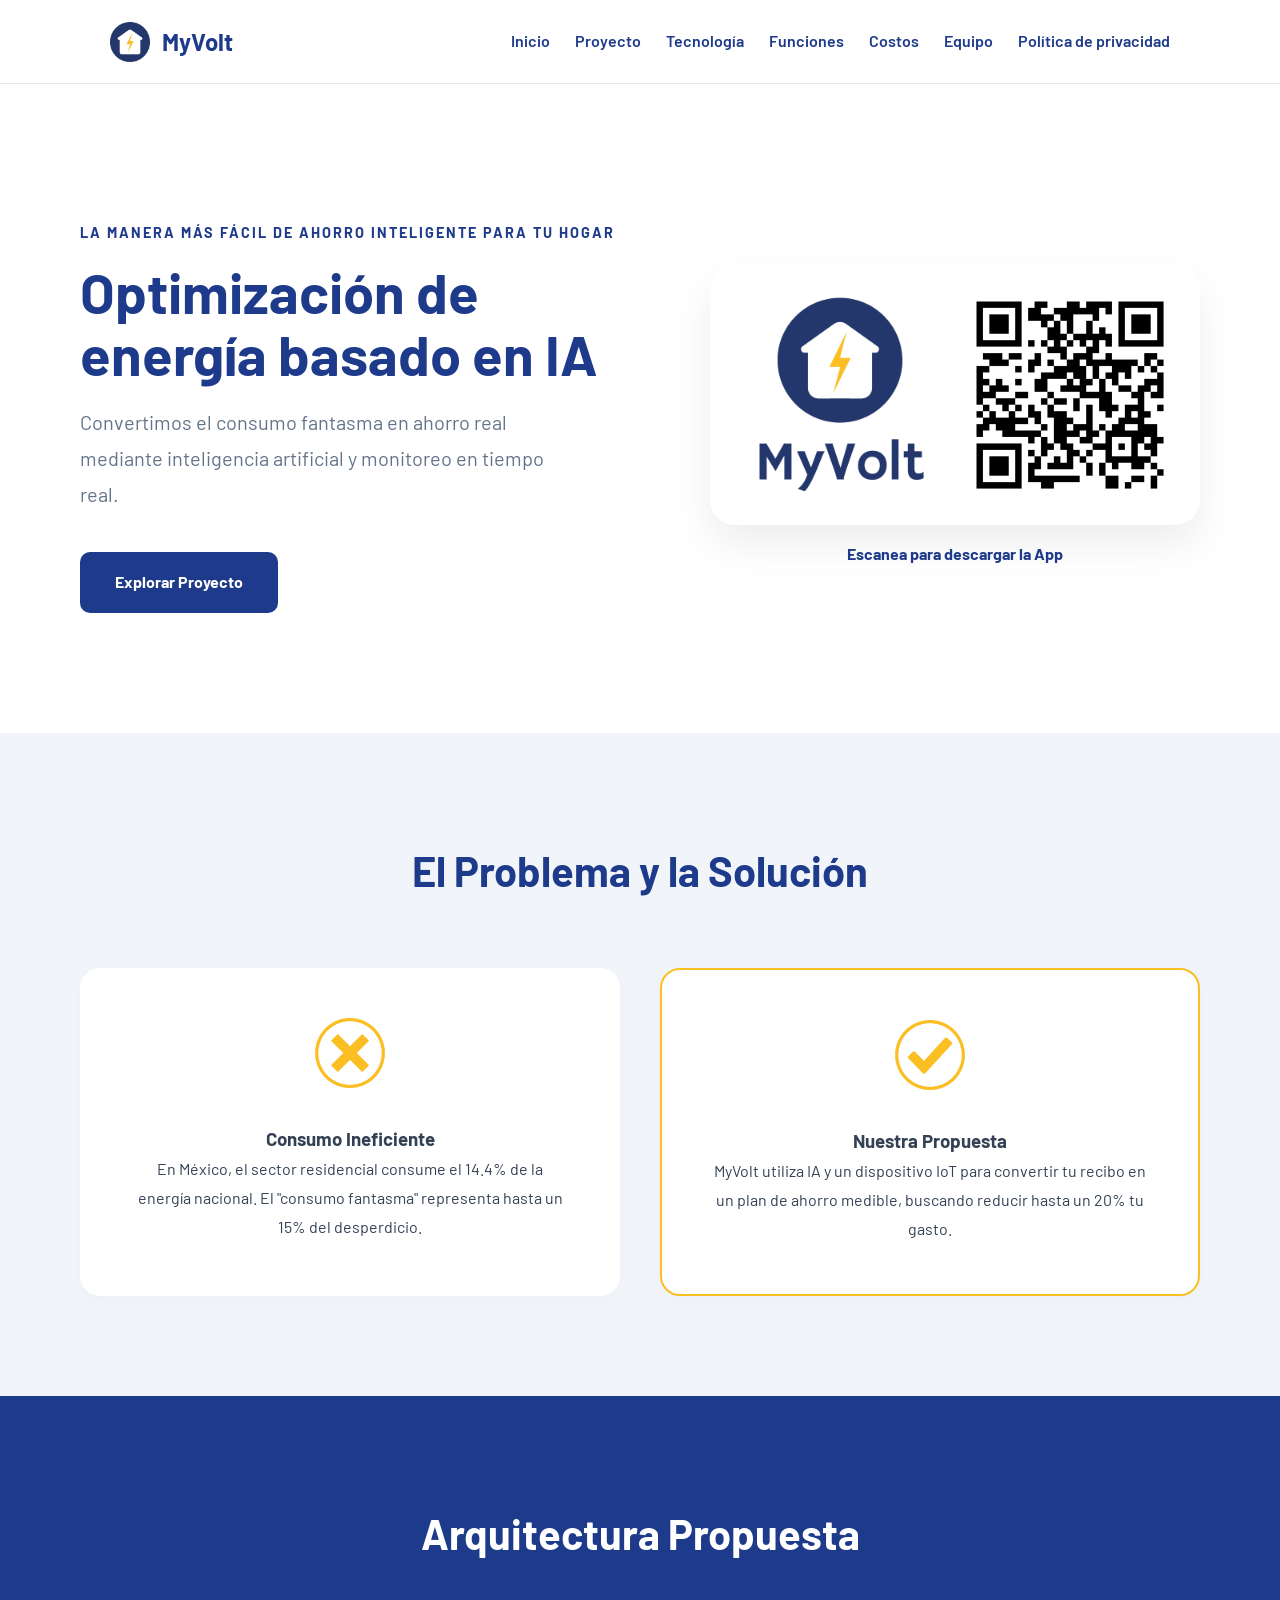
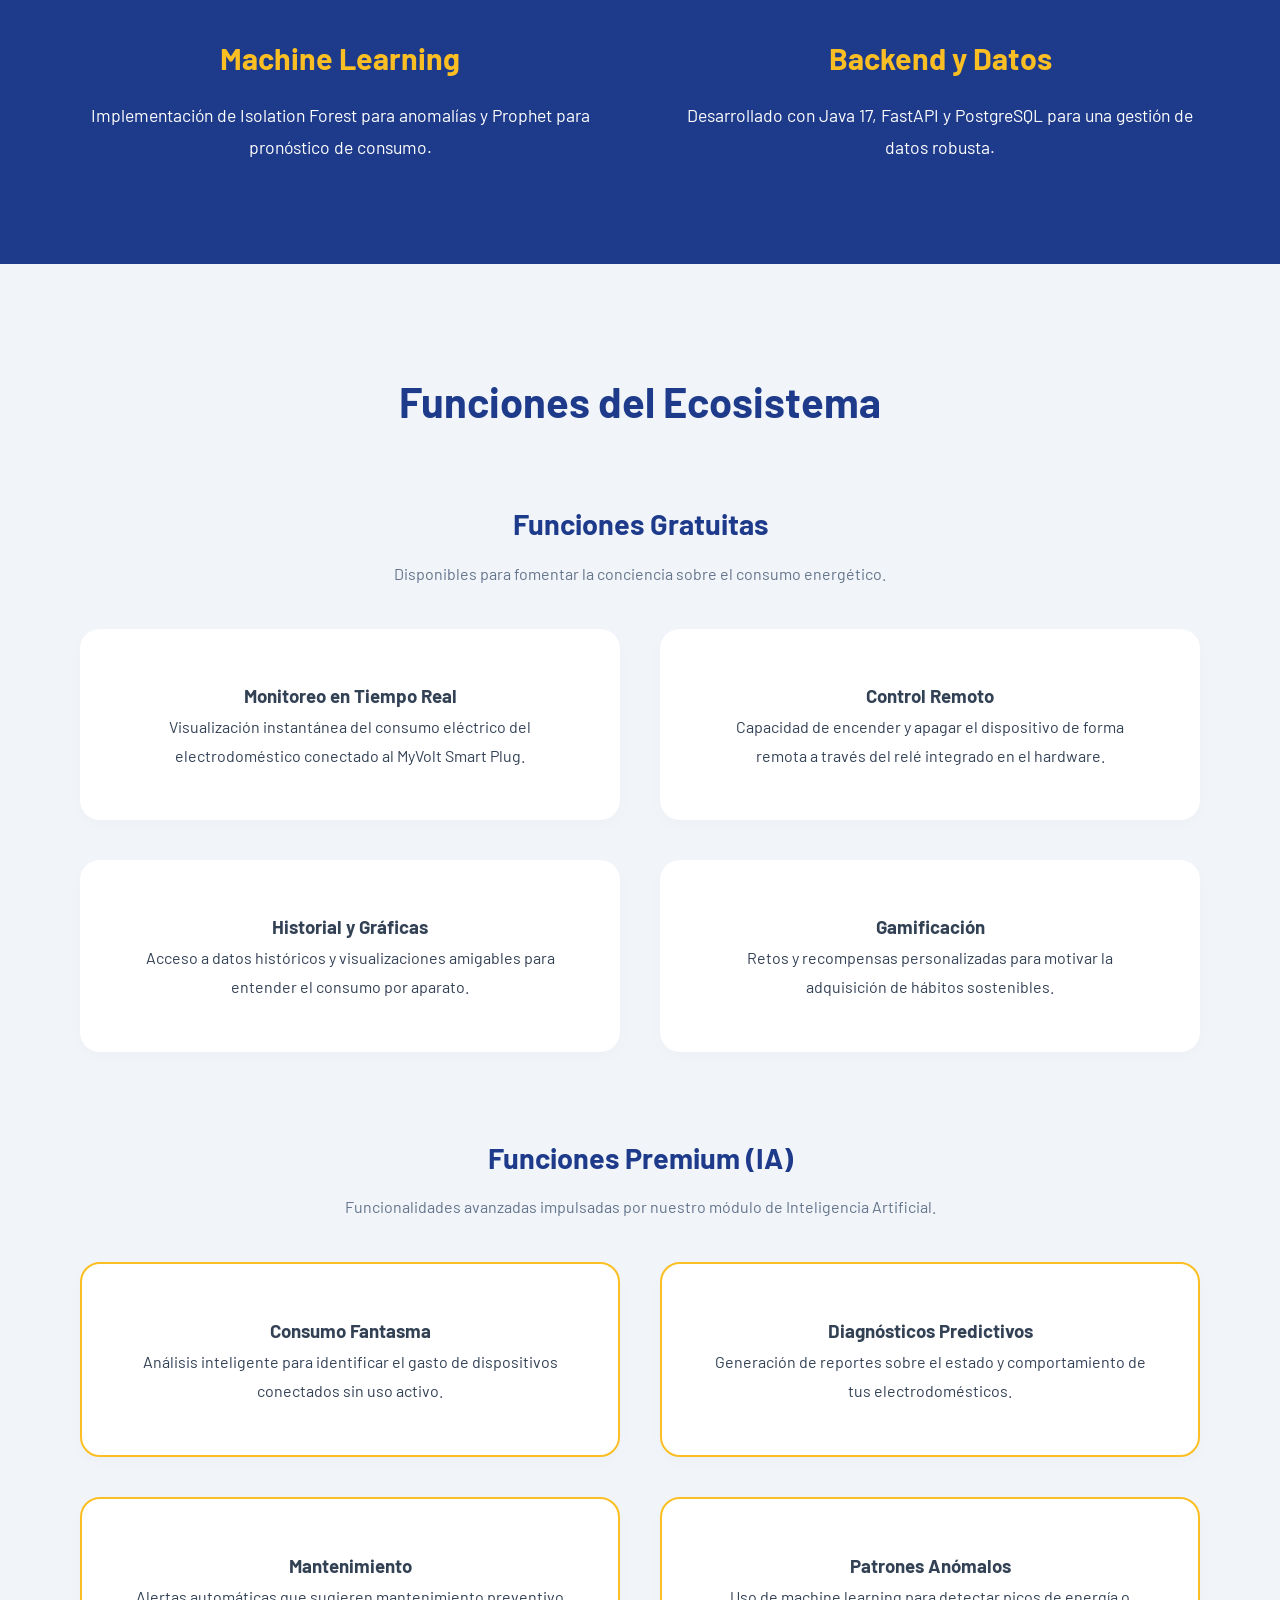
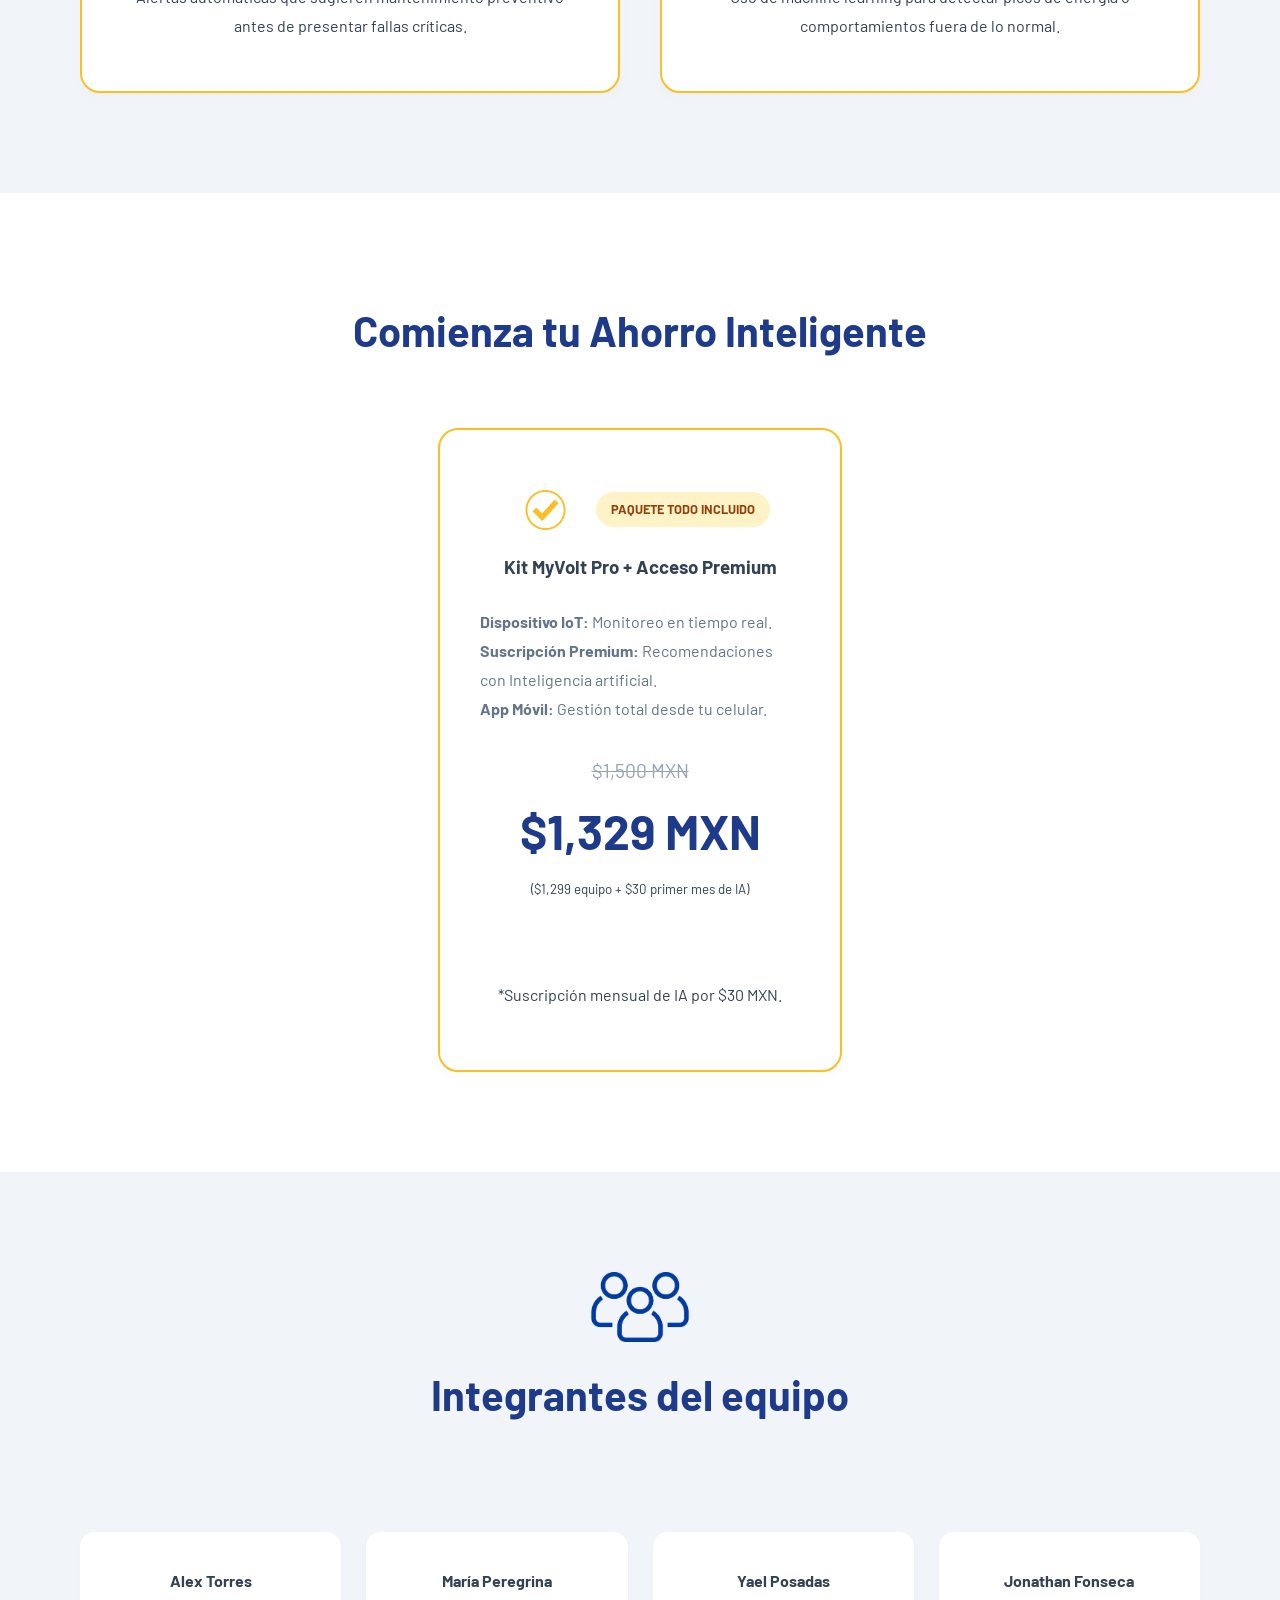
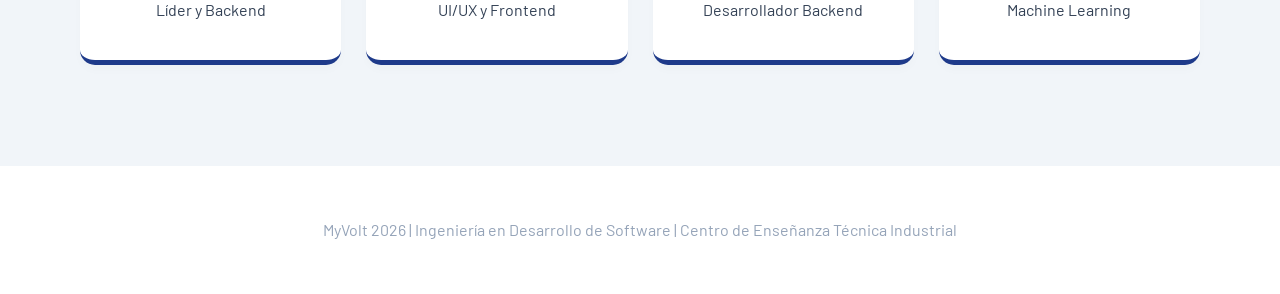
==== index.html @ d39955f9 "Conversión a Responsive" ====
<!DOCTYPE html>
<html lang="es">
<head>
    <meta charset="UTF-8">
    <meta name="viewport" content="width=device-width, initial-scale=1.0">
    <title>MyVolt - Optimización de Energía basado en IA</title>
    <link href="https://fonts.googleapis.com/css2?family=Barlow:wght@400;600;700&display=swap" rel="stylesheet">
    <link rel="stylesheet" href="style.css">
</head>
<body>

    <header>
        <nav class="nav-centered">
            <div class="logo-container">
                <img src="logo.png" alt="MyVolt" class="logo-nav">
                <span class="logo-text">MyVolt</span>
            </div>
            
            <div class="menu-toggle" id="mobile-menu">
                <span class="bar"></span>
                <span class="bar"></span>
                <span class="bar"></span>
            </div>

            <ul id="nav-list">
                <li><a href="#inicio">Inicio</a></li>
                <li><a href="#proyecto">Proyecto</a></li>
                <li><a href="#tecnologia">Tecnología</a></li>
                <li><a href="#funciones">Funciones</a></li>
                <li><a href="#pagos">Costos</a></li>
                <li><a href="#equipo">Equipo</a></li>
                <li><a href="politica-privacidad.html">Política de privacidad</a></li>
            </ul>
        </nav>
    </header>

    <section id="inicio" class="hero">
        <div class="container hero-split">
            <div class="hero-text-side">
                <p class="tagline">La manera más fácil de ahorro inteligente para tu hogar</p>
                <h1>Optimización de energía basado en IA</h1>
                <p class="hero-desc">Convertimos el consumo fantasma en ahorro real mediante inteligencia artificial y monitoreo en tiempo real.</p>
                <a href="#proyecto" class="btn">Explorar Proyecto</a>
            </div>
            <div class="hero-visual-side">
                <div class="visual-wrapper">
                    <img src="logo-completo.png" alt="MyVolt Logo" class="img-big">
                    <img src="qr-code.png" alt="QR MyVolt" class="img-big">
                </div>
                <p class="qr-hint">Escanea para descargar la App</p>
            </div>
        </div>
    </section>

    <section id="proyecto" class="section-spaced bg-grey">
        <div class="container">
            <h2 class="section-title">El Problema y la Solución</h2>
            <div class="grid">
                <div class="card">
                    <img src="icono-equis.png" alt="Problema" class="card-icon">
                    <h3>Consumo Ineficiente</h3>
                    <p>En México, el sector residencial consume el 14.4% de la energía nacional. El "consumo fantasma" representa hasta un 15% del desperdicio.</p>
                </div>
                <div class="card highlight">
                    <img src="icono-check.png" alt="Solución" class="card-icon">
                    <h3>Nuestra Propuesta</h3>
                    <p>MyVolt utiliza IA y un dispositivo IoT para convertir tu recibo en un plan de ahorro medible, buscando reducir hasta un 20% tu gasto.</p>
                </div>
            </div>
        </div>
    </section>

    <section id="tecnologia" class="bg-blue section-spaced">
        <div class="container text-center">
            <h2 class="section-title text-white">Arquitectura Propuesta</h2>
            <div class="tech-grid-main">
                <div class="tech-item">
                    <h3>Machine Learning</h3>
                    <p class="text-white">Implementación de Isolation Forest para anomalías y Prophet para pronóstico de consumo.</p>
                </div>
                <div class="tech-item">
                    <h3>Backend y Datos</h3>
                    <p class="text-white">Desarrollado con Java 17, FastAPI y PostgreSQL para una gestión de datos robusta.</p>
                </div>
            </div>
        </div>
    </section>

    <section id="funciones" class="section-spaced bg-grey">
        <div class="container">
            <h2 class="section-title">Funciones del Ecosistema</h2>
            
            <div style="text-align: center; margin-bottom: 40px;">
                <h3 style="color: var(--azul-oscuro); font-size: 1.8rem; margin-bottom: 10px;">Funciones Gratuitas</h3>
                <p style="color: #64748b;">Disponibles para fomentar la conciencia sobre el consumo energético.</p>
            </div>

            <div class="grid" style="margin-bottom: 80px;">
                <div class="card">
                    <h3>Monitoreo en Tiempo Real</h3>
                    <p>Visualización instantánea del consumo eléctrico del electrodoméstico conectado al MyVolt Smart Plug.</p>
                </div>
                <div class="card">
                    <h3>Control Remoto</h3>
                    <p>Capacidad de encender y apagar el dispositivo de forma remota a través del relé integrado en el hardware.</p>
                </div>
                <div class="card">
                    <h3>Historial y Gráficas</h3>
                    <p>Acceso a datos históricos y visualizaciones amigables para entender el consumo por aparato.</p>
                </div>
                <div class="card">
                    <h3>Gamificación</h3>
                    <p>Retos y recompensas personalizadas para motivar la adquisición de hábitos sostenibles.</p>
                </div>
            </div>

            <div style="text-align: center; margin-bottom: 40px;">
                <h3 style="color: var(--azul-oscuro); font-size: 1.8rem; margin-bottom: 10px;">Funciones Premium (IA)</h3>
                <p style="color: #64748b;">Funcionalidades avanzadas impulsadas por nuestro módulo de Inteligencia Artificial.</p>
            </div>

            <div class="grid">
                <div class="card highlight">
                    <h3>Consumo Fantasma</h3>
                    <p>Análisis inteligente para identificar el gasto de dispositivos conectados sin uso activo.</p>
                </div>
                <div class="card highlight">
                    <h3>Diagnósticos Predictivos</h3>
                    <p>Generación de reportes sobre el estado y comportamiento de tus electrodomésticos.</p>
                </div>
                <div class="card highlight">
                    <h3>Mantenimiento</h3>
                    <p>Alertas automáticas que sugieren mantenimiento preventivo antes de presentar fallas críticas.</p>
                </div>
                <div class="card highlight">
                    <h3>Patrones Anómalos</h3>
                    <p>Uso de machine learning para detectar picos de energía o comportamientos fuera de lo normal.</p>
                </div>
            </div>
        </div>
    </section>

    <section id="pagos" class="section-spaced">
        <div class="container flex-center">
            <h2 class="section-title">Comienza tu Ahorro Inteligente</h2>
            <div class="card highlight bundle-card">
                <div class="bundle-header">
                    <img src="icono-check.png" alt="Check" class="card-icon-small">
                    <p class="tagline-yellow">Paquete Todo Incluido</p>
                </div>
                <h3>Kit MyVolt Pro + Acceso Premium</h3>
                
                <div class="bundle-list">
                    <p><strong>Dispositivo IoT:</strong> Monitoreo en tiempo real.</p>
                    <p><strong>Suscripción Premium:</strong> Recomendaciones con Inteligencia artificial.</p>
                    <p><strong>App Móvil:</strong> Gestión total desde tu celular.</p>
                </div>

                <div class="price-box">
                    <span class="old-price">$1,500 MXN</span>
                    <p class="new-price">$1,329 MXN</p>
                    <small>($1,299 equipo + $30 primer mes de IA)</small>
                </div>
                
                <div id="wallet_container"></div>
                <p class="disclaimer">*Suscripción mensual de IA por $30 MXN.</p>
            </div>
        </div>
    </section>

    <section id="equipo" class="section-spaced bg-grey">
        <div class="container team-container">
            <div class="team-header">
                <img src="icono-equipo.png" alt="Equipo" class="team-main-icon">
                <h2 class="section-title">Integrantes del equipo</h2>
            </div>
            <div class="team-grid">
                <div class="member"><strong>Alex Torres</strong><br>Líder y Backend</div>
                <div class="member"><strong>María Peregrina</strong><br>UI/UX y Frontend</div>
                <div class="member"><strong>Yael Posadas</strong><br>Desarrollador Backend</div>
                <div class="member"><strong>Jonathan Fonseca</strong><br>Machine Learning</div>
            </div>
        </div>
    </section>

    <footer>
        <p>MyVolt 2026 | Ingeniería en Desarrollo de Software | Centro de Enseñanza Técnica Industrial</p>
    </footer>

    <script>
        /* seleccionamos el boton y la lista del menu */
        const mobileMenu = document.getElementById('mobile-menu');
        const navList = document.getElementById('nav-list');
        /* seleccionamos todos los enlaces dentro del menu */
        const navLinks = navList.querySelectorAll('a');

        /* abrir o cerrar al tocar el boton */
        mobileMenu.addEventListener('click', () => {
            navList.classList.toggle('active');
        });

        /* cerrar el menu automaticamente al tocar un enlace */
        navLinks.forEach(link => {
            link.addEventListener('click', () => {
                navList.classList.remove('active');
            });
        });
    </script>
</body>
</html>
---- style.css ----
:root {
    --azul-oscuro: #1E3A8A;
    --amarillo: #FBBF24;
    --blanco: #FFFFFF;
    --gris-frio: #F1F5F9;
    --espaciado: 100px;
}

* { margin: 0; padding: 0; box-sizing: border-box; font-family: 'Barlow', sans-serif; }
body { background-color: var(--blanco); color: #334155; line-height: 1.8; scroll-behavior: smooth; }
.container { max-width: 1200px; margin: 0 auto; padding: 0 40px; }
.section-spaced { padding: var(--espaciado) 0; }
.bg-grey { background-color: var(--gris-frio); }
.bg-blue { background: var(--azul-oscuro); }
.flex-center { display: flex; flex-direction: column; align-items: center; text-align: center; }

/* navegacion */
header { background: var(--blanco); border-bottom: 1px solid #e2e8f0; padding: 20px 0; position: fixed; width: 100%; top: 0; z-index: 1000; }
.nav-centered { display: flex; justify-content: space-between; align-items: center; max-width: 1100px; margin: 0 auto; padding: 0 20px; }
.logo-container { display: flex; align-items: center; gap: 12px; }
.logo-nav { height: 40px; }
.logo-text { font-weight: 700; font-size: 1.5rem; color: var(--azul-oscuro); }
nav ul { display: flex; list-style: none; gap: 25px; }
nav ul li a { text-decoration: none; color: var(--azul-oscuro); font-weight: 600; transition: color 0.3s; }
nav ul li a:hover { color: var(--amarillo); }

/* hero split logo y qr grandes a la derecha */
.hero { padding: 220px 0 120px; }
.hero-split { display: flex; align-items: center; justify-content: space-between; gap: 50px; }
.hero-text-side { flex: 1; text-align: left; }
.hero-visual-side { flex: 0 0 auto; display: flex; flex-direction: column; align-items: center; }
.visual-wrapper { display: flex; gap: 30px; align-items: center; background: white; padding: 30px; border-radius: 25px; box-shadow: 0 20px 40px rgba(0,0,0,0.07); }
.img-big { height: 200px; width: auto; display: block; }
.qr-hint { margin-top: 15px; font-weight: 700; color: var(--azul-oscuro); font-size: 1rem; }

.tagline { color: var(--azul-oscuro); font-weight: 700; text-transform: uppercase; letter-spacing: 2px; font-size: 0.9rem; margin-bottom: 15px; }
.hero h1 { font-size: 3.5rem; color: var(--azul-oscuro); margin-bottom: 20px; line-height: 1.1; }
.hero-desc { font-size: 1.25rem; color: #64748b; margin-bottom: 40px; max-width: 500px; }

.btn { background: var(--azul-oscuro); color: white; padding: 16px 35px; border-radius: 10px; text-decoration: none; font-weight: 700; transition: all 0.3s; display: inline-block; }
.btn:hover { transform: translateY(-3px); box-shadow: 0 10px 20px rgba(30, 58, 138, 0.2); }

/* grids y cards */
.section-title { text-align: center; margin-bottom: 60px; font-size: 2.6rem; color: var(--azul-oscuro); }
.text-white { color: white !important; }
.grid { display: grid; grid-template-columns: repeat(auto-fit, minmax(350px, 1fr)); gap: 40px; }
.card { background: var(--blanco); padding: 50px; border-radius: 20px; text-align: center; box-shadow: 0 5px 15px rgba(0,0,0,0.02); }
.card-icon { height: 70px; margin-bottom: 25px; }
.highlight { border: 2px solid var(--amarillo); }

/* arquitectura correccion de colores */
.tech-grid-main { display: grid; grid-template-columns: 1fr 1fr; gap: 80px; text-align: center; }
.tech-item h3 { color: var(--amarillo); font-size: 1.9rem; margin-bottom: 15px; }
.tech-item p { font-size: 1.1rem; opacity: 1; } 

/* pagos */
.bundle-card { max-width: 550px; padding: 60px 40px; }
.bundle-header { display: flex; align-items: center; justify-content: center; gap: 15px; margin-bottom: 20px; }
.card-icon-small { height: 40px; }
.tagline-yellow { background: #FEF3C7; color: #92400E; padding: 6px 15px; border-radius: 50px; font-size: 0.8rem; font-weight: 700; text-transform: uppercase; }
.bundle-list { text-align: left; max-width: 320px; margin: 25px auto; color: #64748b; }
.price-box { margin: 30px 0; }
.old-price { text-decoration: line-through; color: #94a3b8; font-size: 1.2rem; }
.new-price { font-size: 3rem; font-weight: 700; color: var(--azul-oscuro); }
#wallet_container { margin-top: 20px; display: flex; justify-content: center; min-height: 48px; }

/* integrantes */
.team-container { text-align: center; }
.team-header { display: flex; flex-direction: column; align-items: center; gap: 15px; margin-bottom: 40px; }
.team-main-icon { height: 70px; }
.team-grid { display: grid; grid-template-columns: repeat(auto-fit, minmax(220px, 1fr)); gap: 25px; }
.member { background: var(--blanco); padding: 35px 20px; border-radius: 15px; border-bottom: 5px solid var(--azul-oscuro); box-shadow: 0 5px 10px rgba(0,0,0,0.02); }

footer { text-align: center; padding: 50px; color: #94a3b8; border-top: 1px solid #f1f5f9; }

/* estilos del boton hamburguesa oculto en computadoras */
.menu-toggle {
    display: none;
    flex-direction: column;
    cursor: pointer;
    gap: 5px;
}

.bar {
    width: 25px;
    height: 3px;
    background-color: var(--azul-oscuro);
    border-radius: 3px;
    transition: all 0.3s ease;
}

/* ajustes para pantallas medianas o tablets */
@media (max-width: 992px) {
    .hero-split { 
        flex-direction: column; 
        text-align: center; 
    }
    .hero-desc {
        margin: 0 auto 40px auto;
    }
    .hero-visual-side {
        margin-top: 40px;
    }
    .visual-wrapper { 
        flex-direction: column; 
        gap: 20px; 
    }
    .hero h1 { 
        font-size: 2.8rem; 
    }
    .grid, .tech-grid-main, .team-grid { 
        grid-template-columns: 1fr; 
    }
}

/* ajustes para celulares y pantallas pequenas */
@media (max-width: 768px) {
    :root {
        --espaciado: 60px;
    }
    
    .container {
        padding: 0 20px;
    }

    /* navegacion movil */
    header {
        height: 80px; 
        display: flex;
        align-items: center;
    }

    .nav-centered {
        flex-direction: row; 
        justify-content: space-between;
        width: 100%;
    }
    
    .menu-toggle {
        display: flex; 
        z-index: 1100; 
        position: relative;
    }
    
    nav ul {
        display: none; 
        flex-direction: column;
        width: 100%;
        text-align: center;
        background-color: var(--blanco);
        position: fixed; 
        top: 80px; 
        left: 0;
        height: calc(100vh - 80px);
        padding-top: 40px;
        z-index: 1000;
        box-shadow: 0 10px 15px rgba(0,0,0,0.05);
        gap: 30px;
    }
    
    nav ul.active {
        display: flex; 
    }
    
    /* resto de ajustes moviles */
    .hero {
        padding: 160px 0 60px;
    }
    
    .hero h1 {
        font-size: 2.2rem;
    }
    
    .img-big {
        height: 140px;
    }
    
    .section-title {
        font-size: 2rem;
        margin-bottom: 40px;
    }
    
    .card {
        padding: 30px;
    }
    
    .bundle-card {
        padding: 40px 20px;
    }
    
    .new-price {
        font-size: 2.4rem;
    }
    
    .team-grid {
        grid-template-columns: 1fr;
    }
}
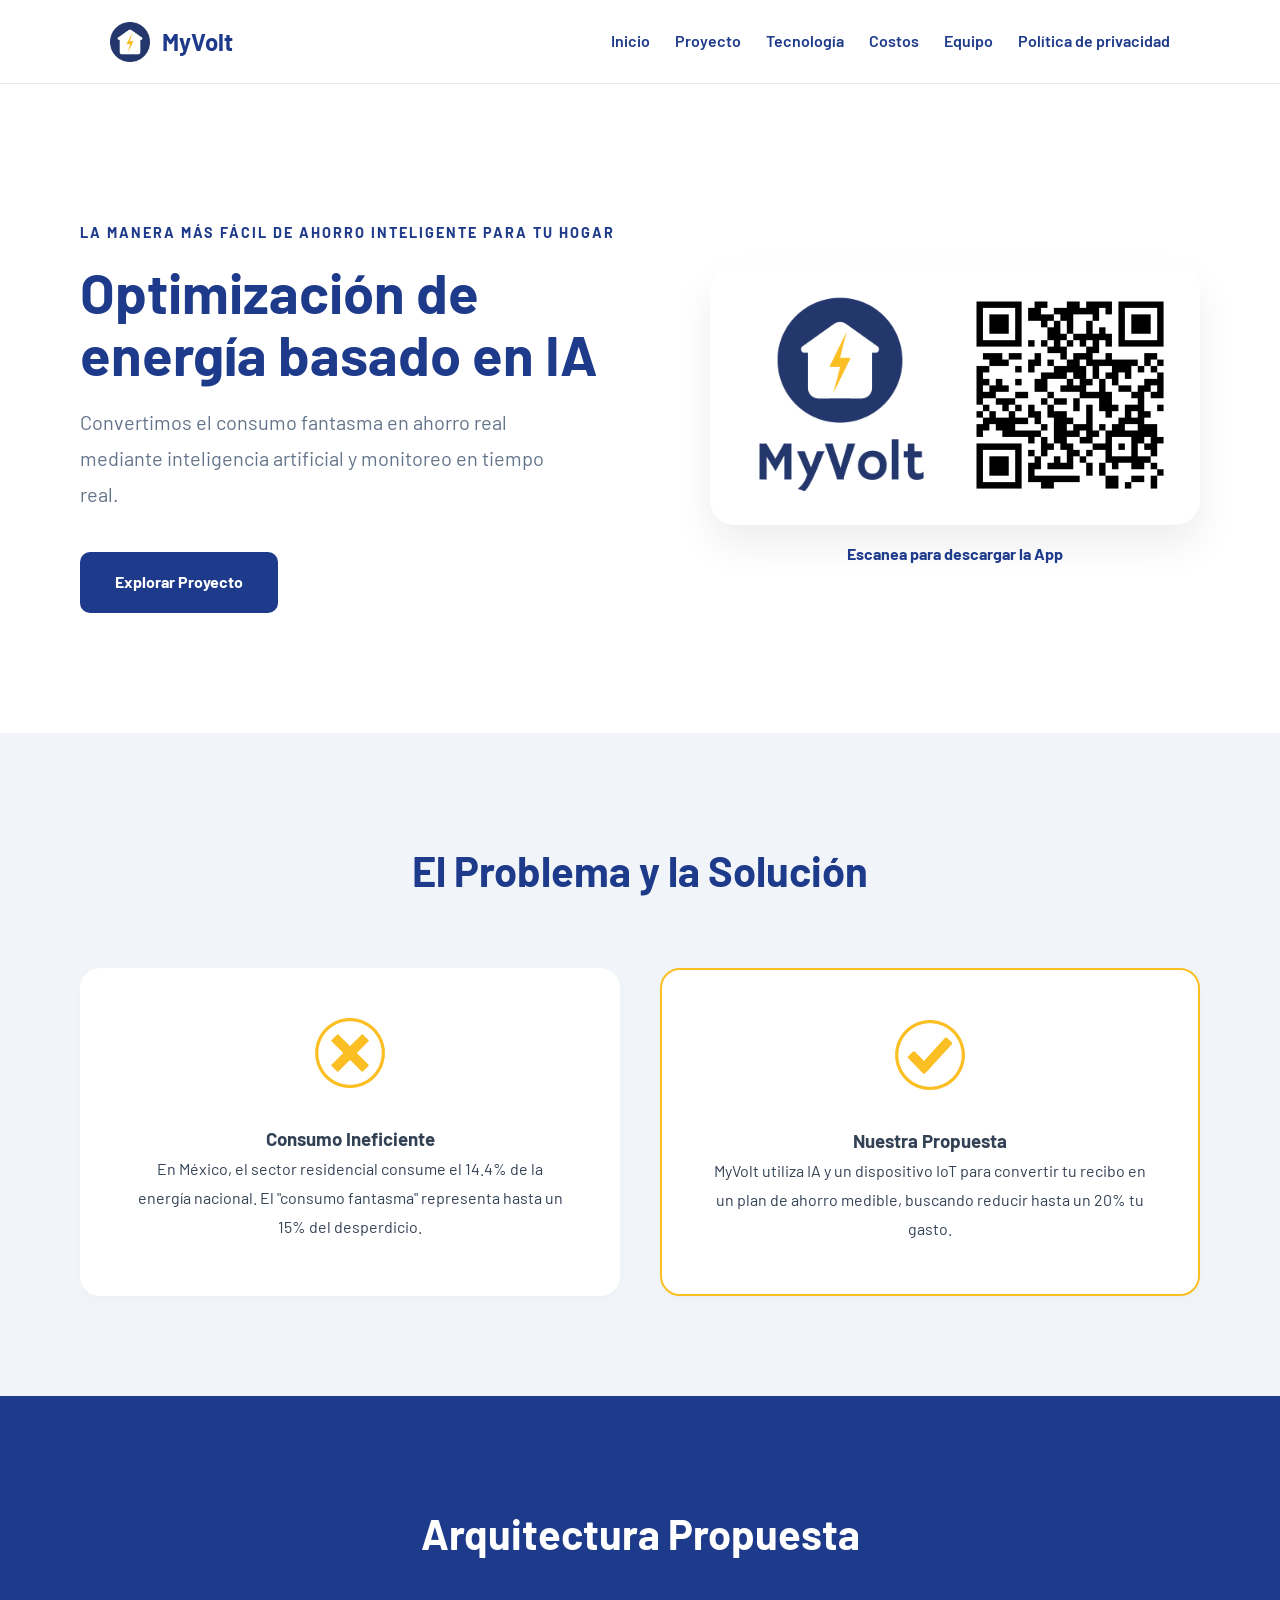
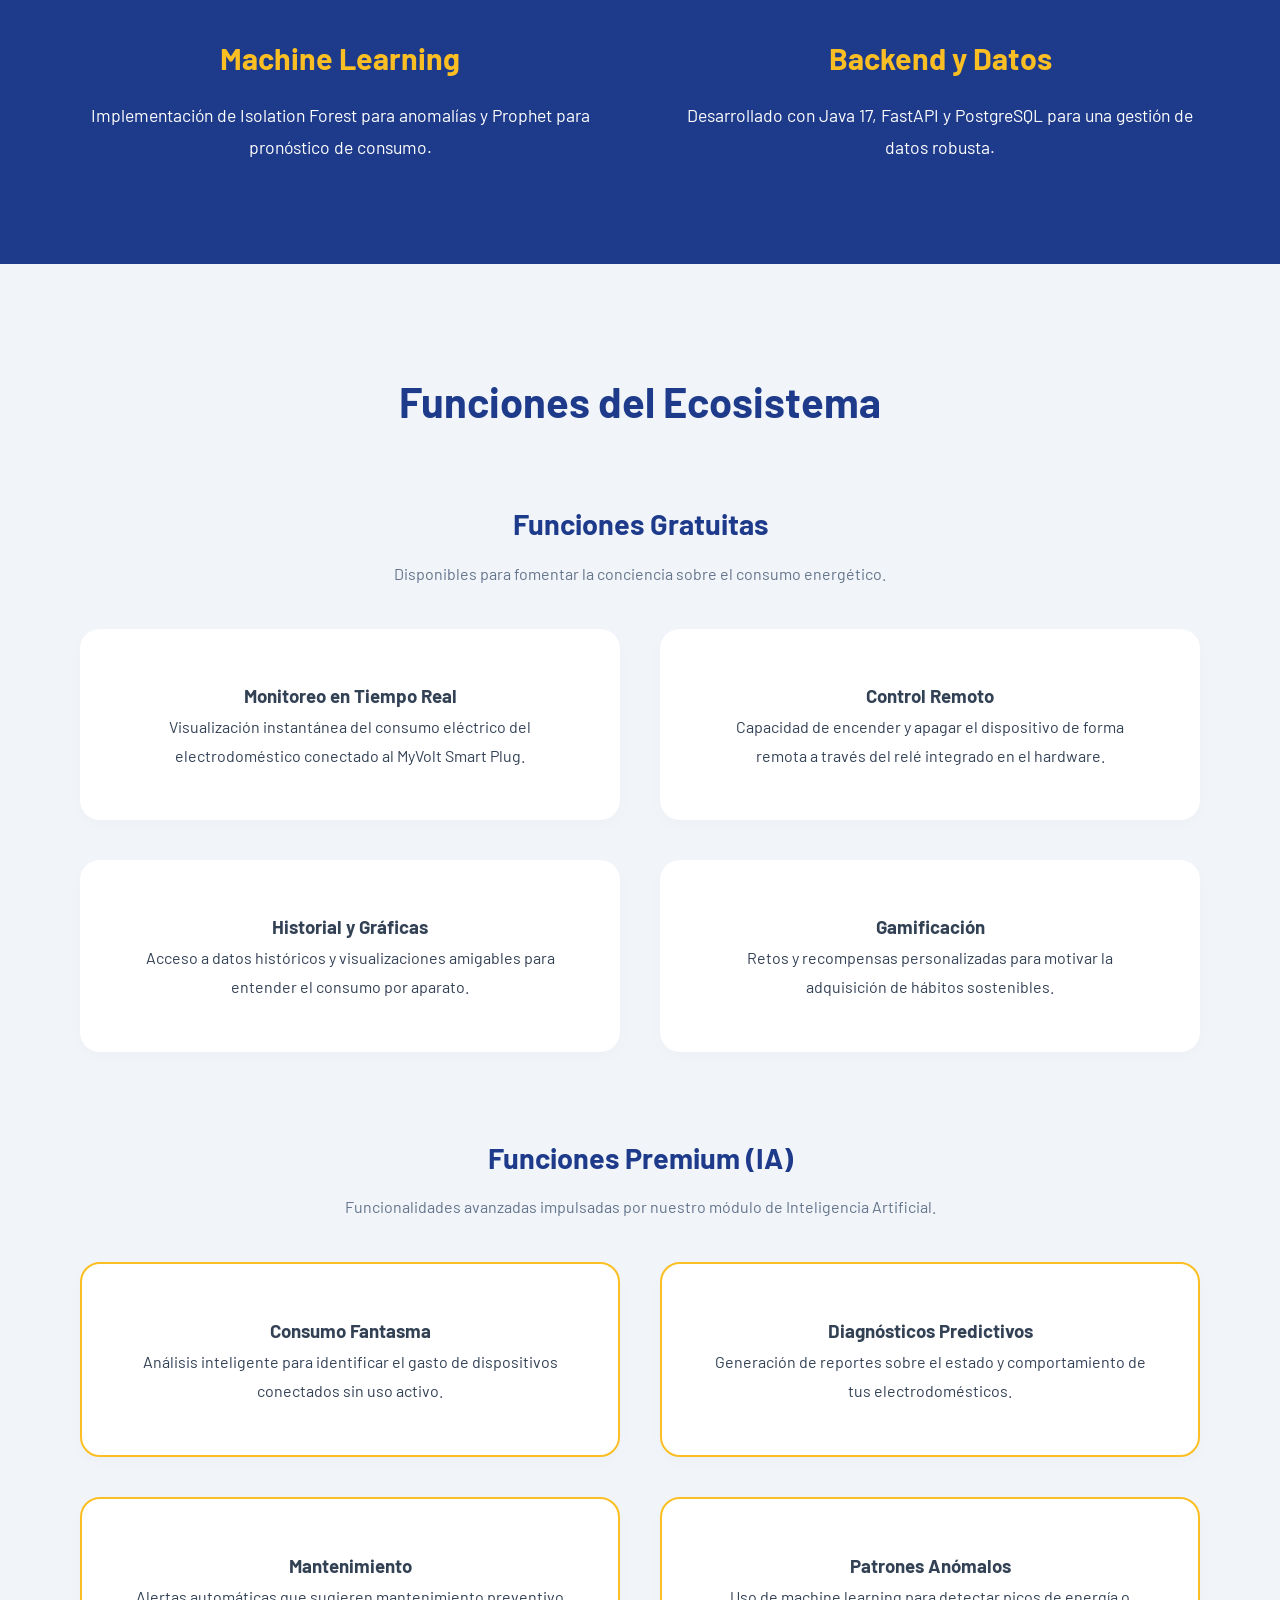
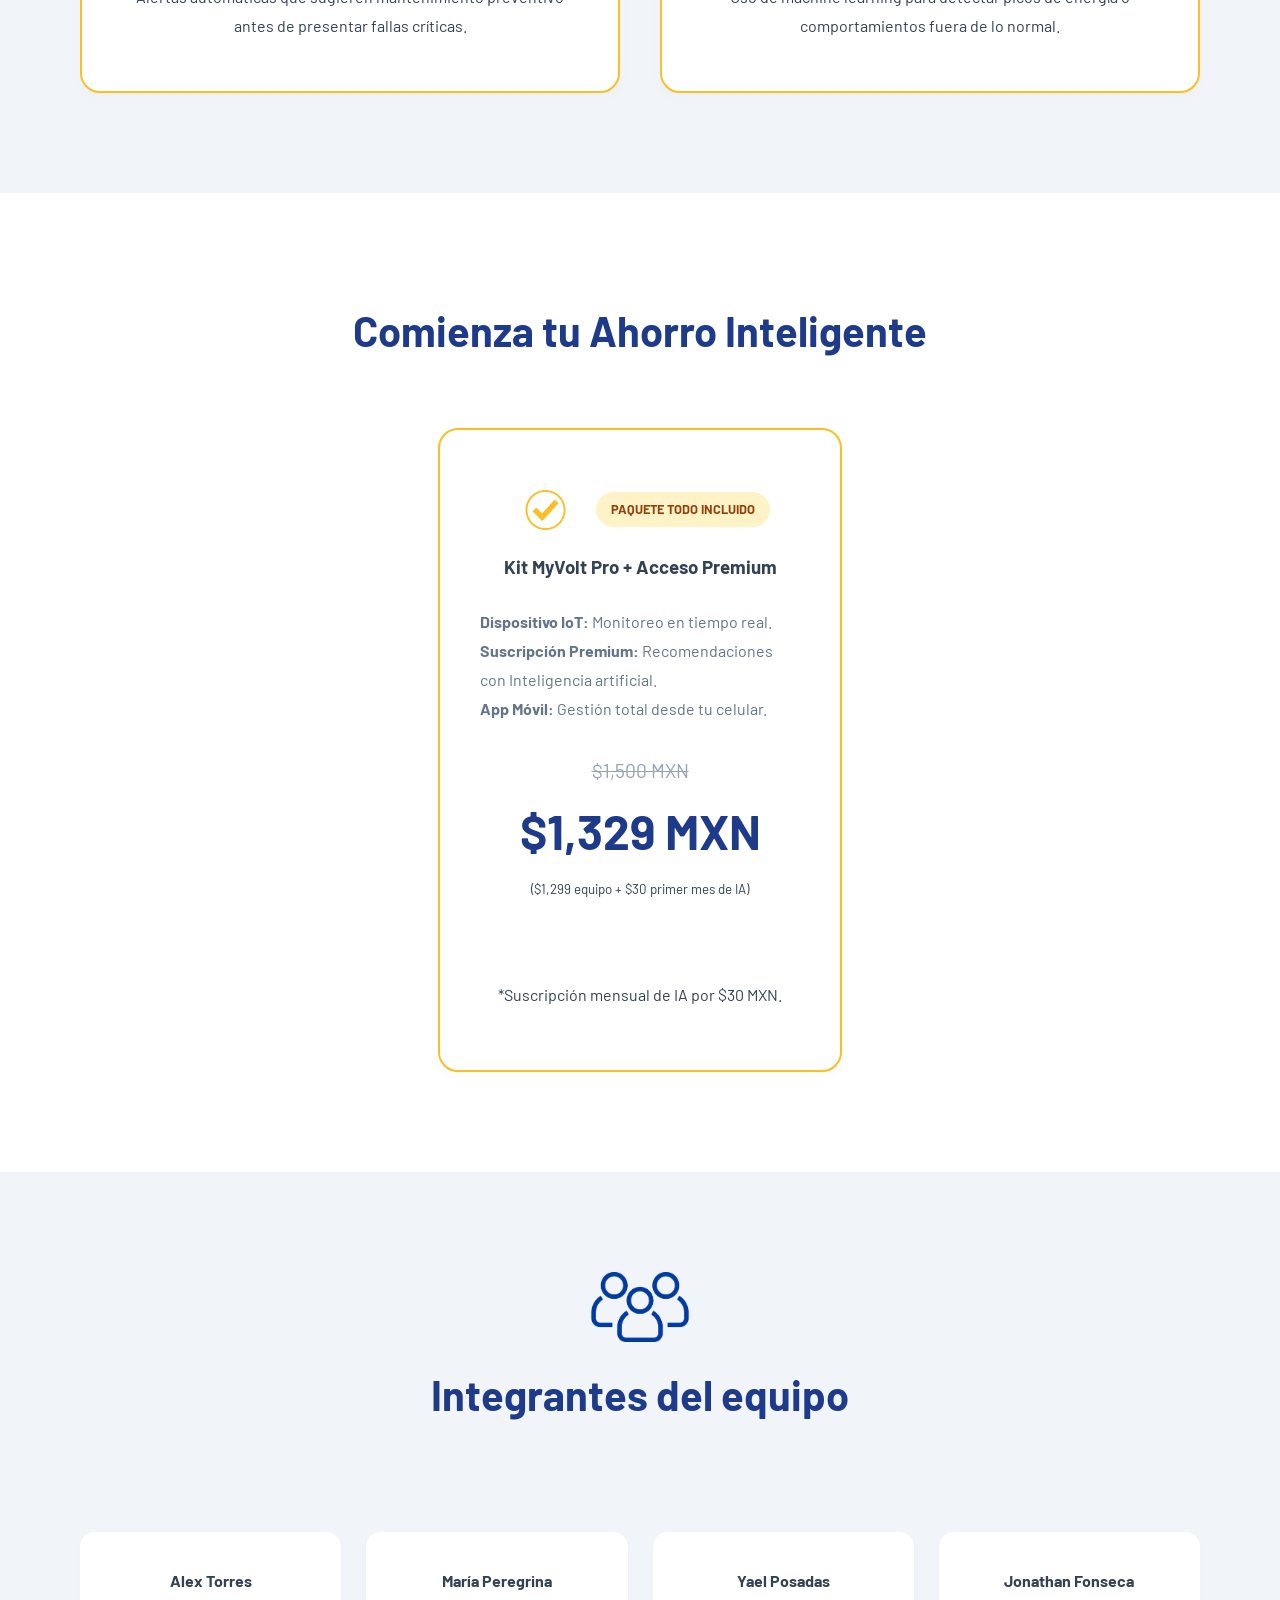
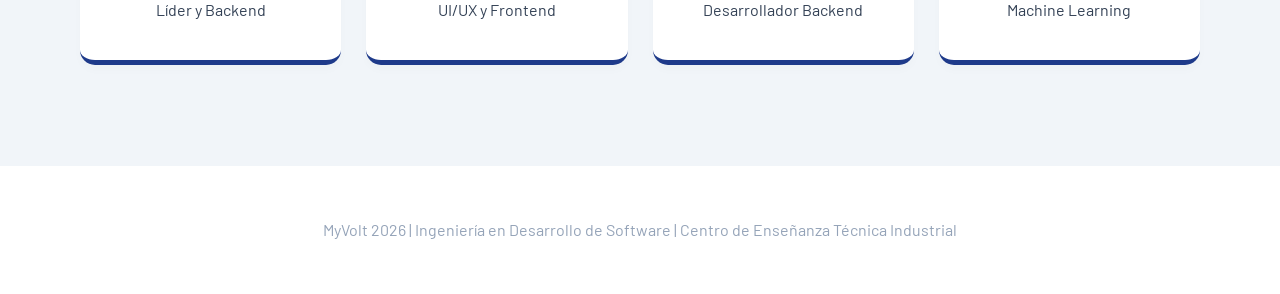
==== commit 52a2b035: "Redirección de logo a inicio" ====
--- a/index.html
+++ b/index.html
@@ -8,13 +8,13 @@
     <link rel="stylesheet" href="style.css">
 </head>
 <body>
-
+    
     <header>
         <nav class="nav-centered">
-            <div class="logo-container">
+            <a href="index.html#inicio" class="logo-container" style="text-decoration: none;">
                 <img src="logo.png" alt="MyVolt" class="logo-nav">
                 <span class="logo-text">MyVolt</span>
-            </div>
+            </a>
             
             <div class="menu-toggle" id="mobile-menu">
                 <span class="bar"></span>
@@ -23,12 +23,11 @@
             </div>
 
             <ul id="nav-list">
-                <li><a href="#inicio">Inicio</a></li>
-                <li><a href="#proyecto">Proyecto</a></li>
-                <li><a href="#tecnologia">Tecnología</a></li>
-                <li><a href="#funciones">Funciones</a></li>
-                <li><a href="#pagos">Costos</a></li>
-                <li><a href="#equipo">Equipo</a></li>
+                <li><a href="index.html#inicio">Inicio</a></li>
+                <li><a href="index.html#proyecto">Proyecto</a></li>
+                <li><a href="index.html#tecnologia">Tecnología</a></li>
+                <li><a href="index.html#pagos">Costos</a></li>
+                <li><a href="index.html#equipo">Equipo</a></li>
                 <li><a href="politica-privacidad.html">Política de privacidad</a></li>
             </ul>
         </nav>
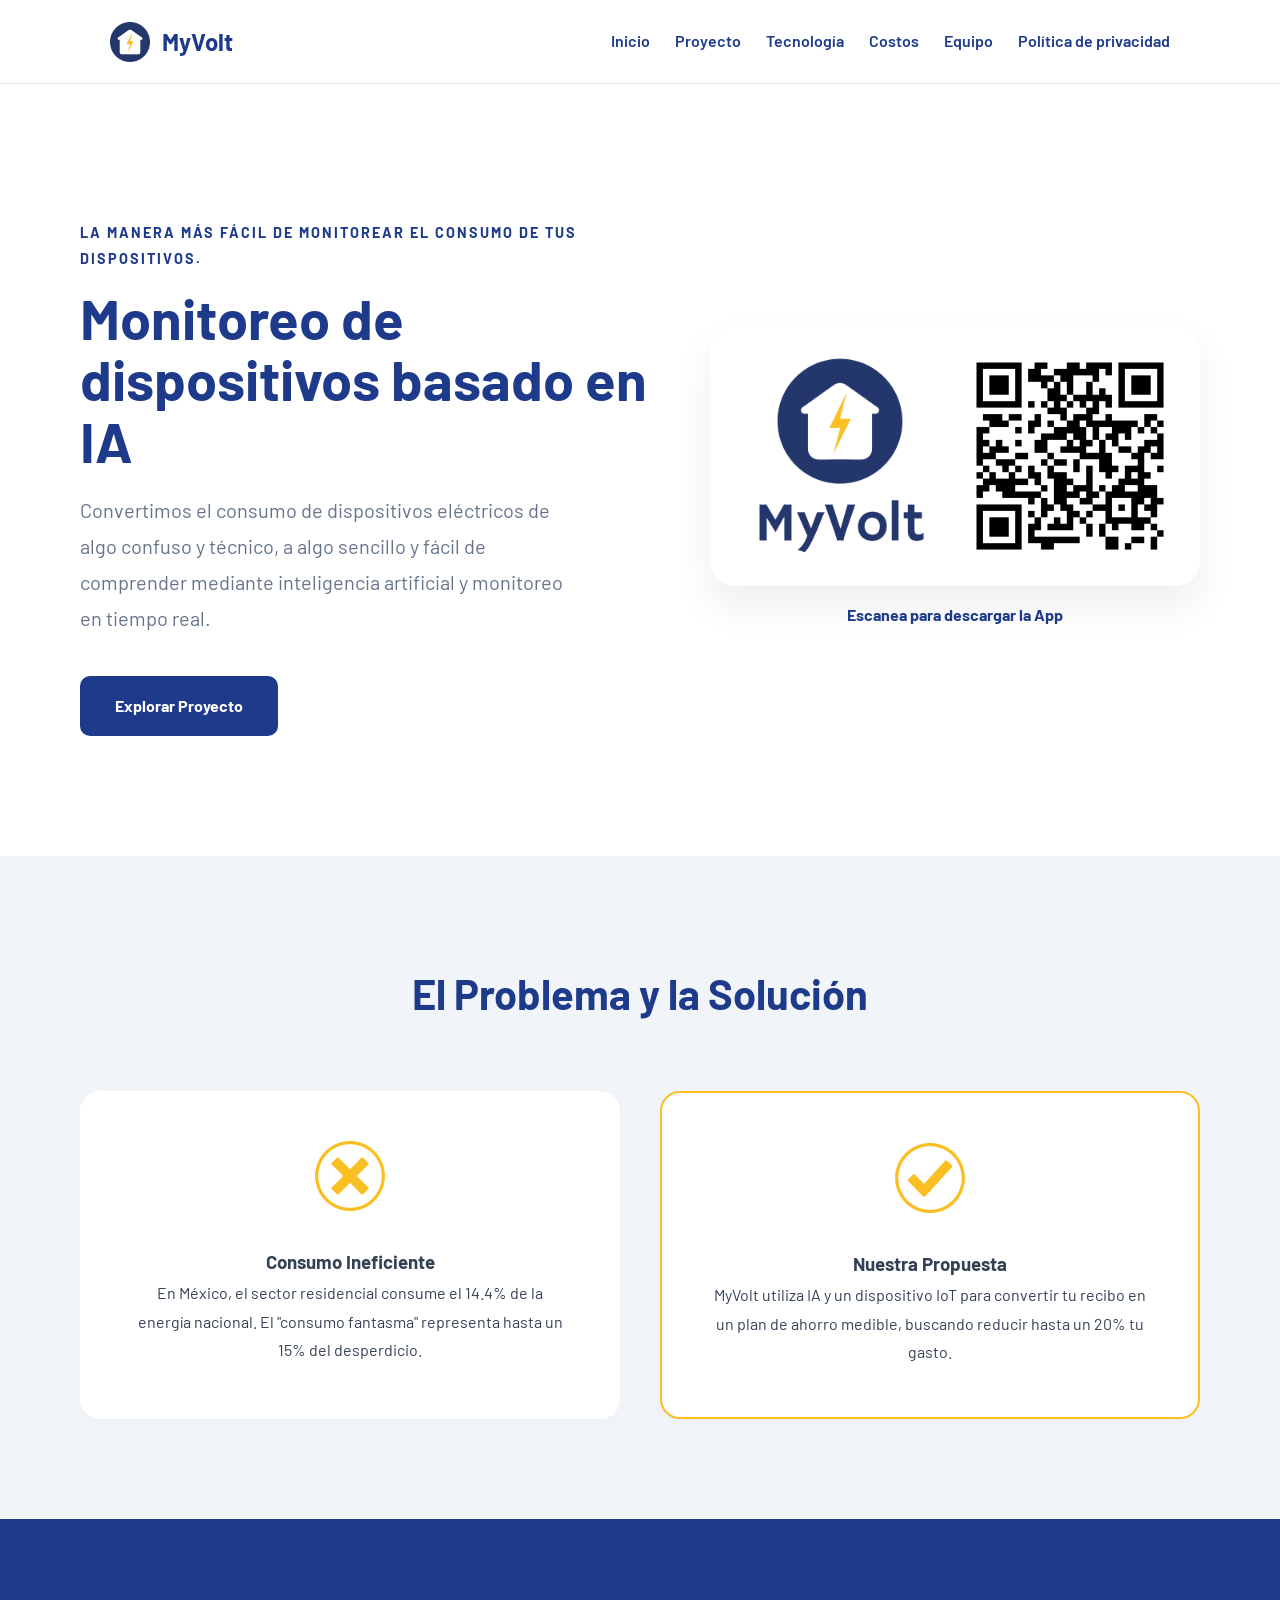
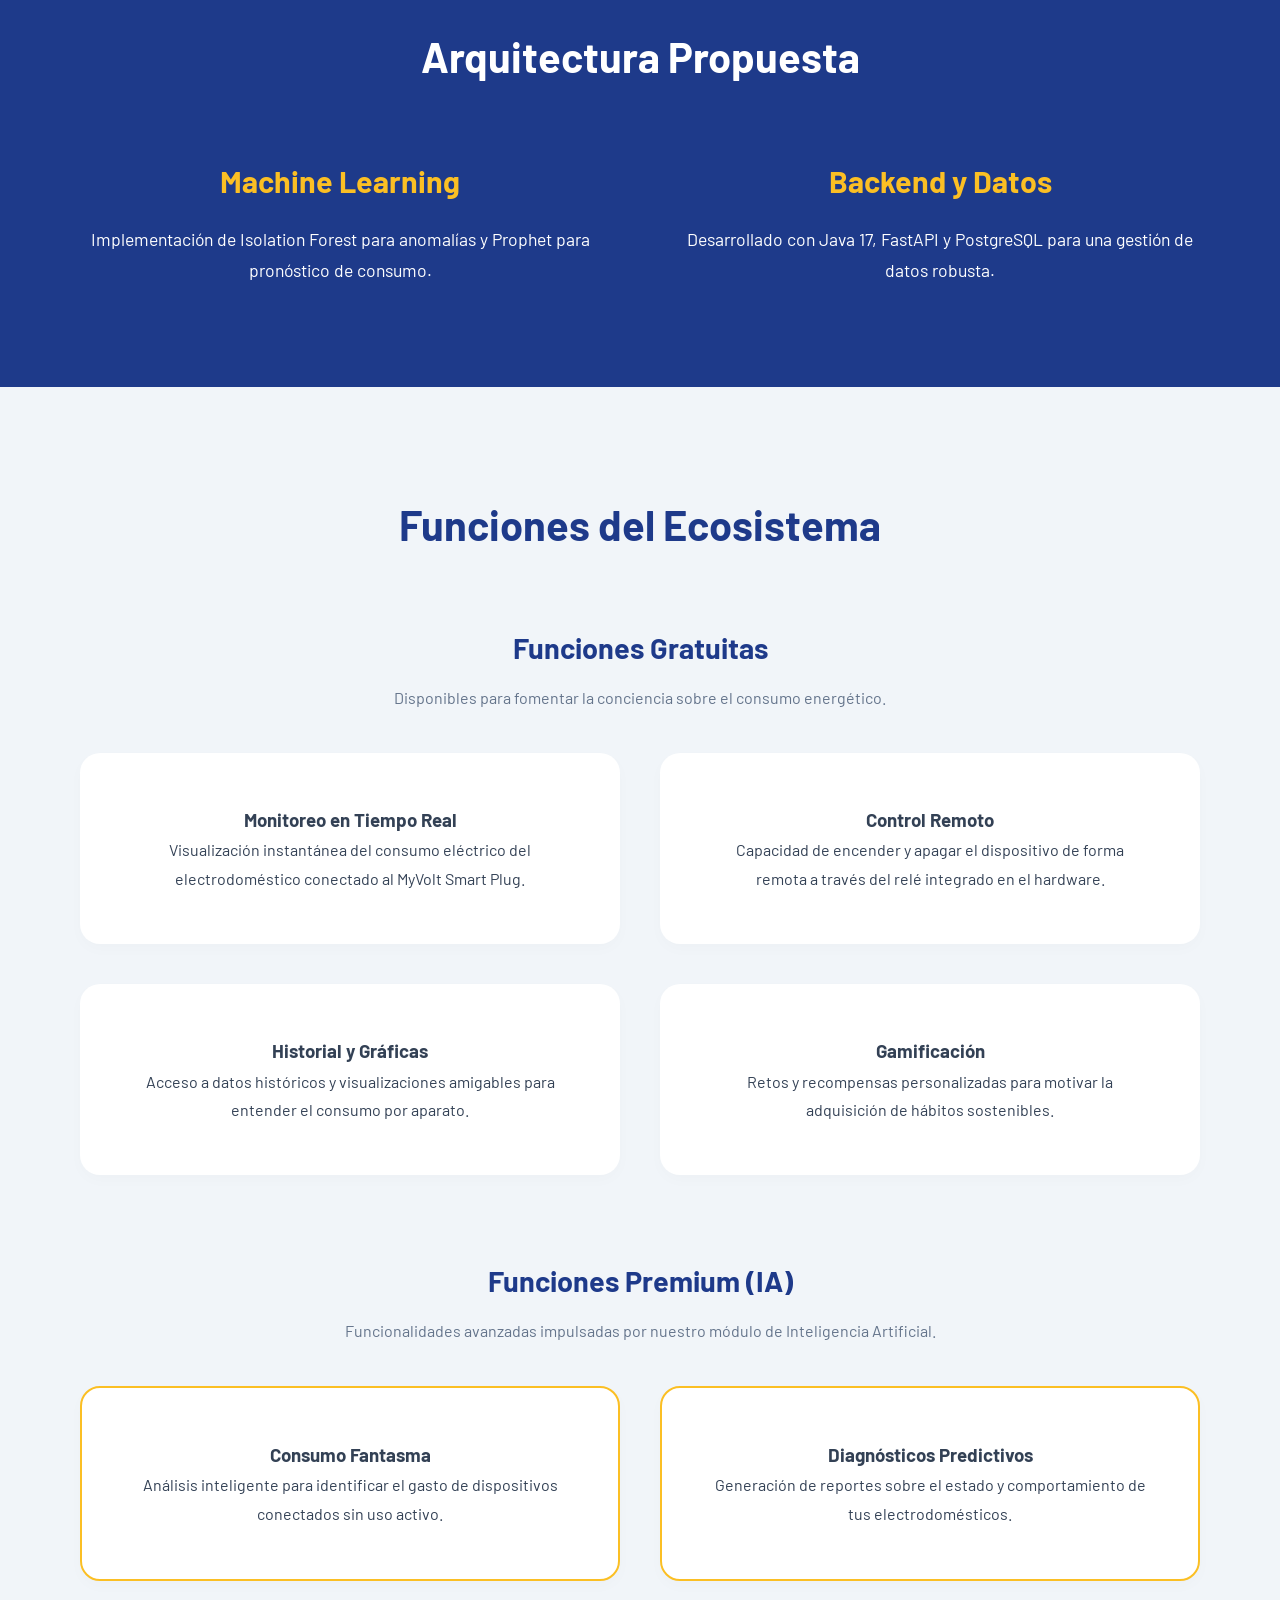
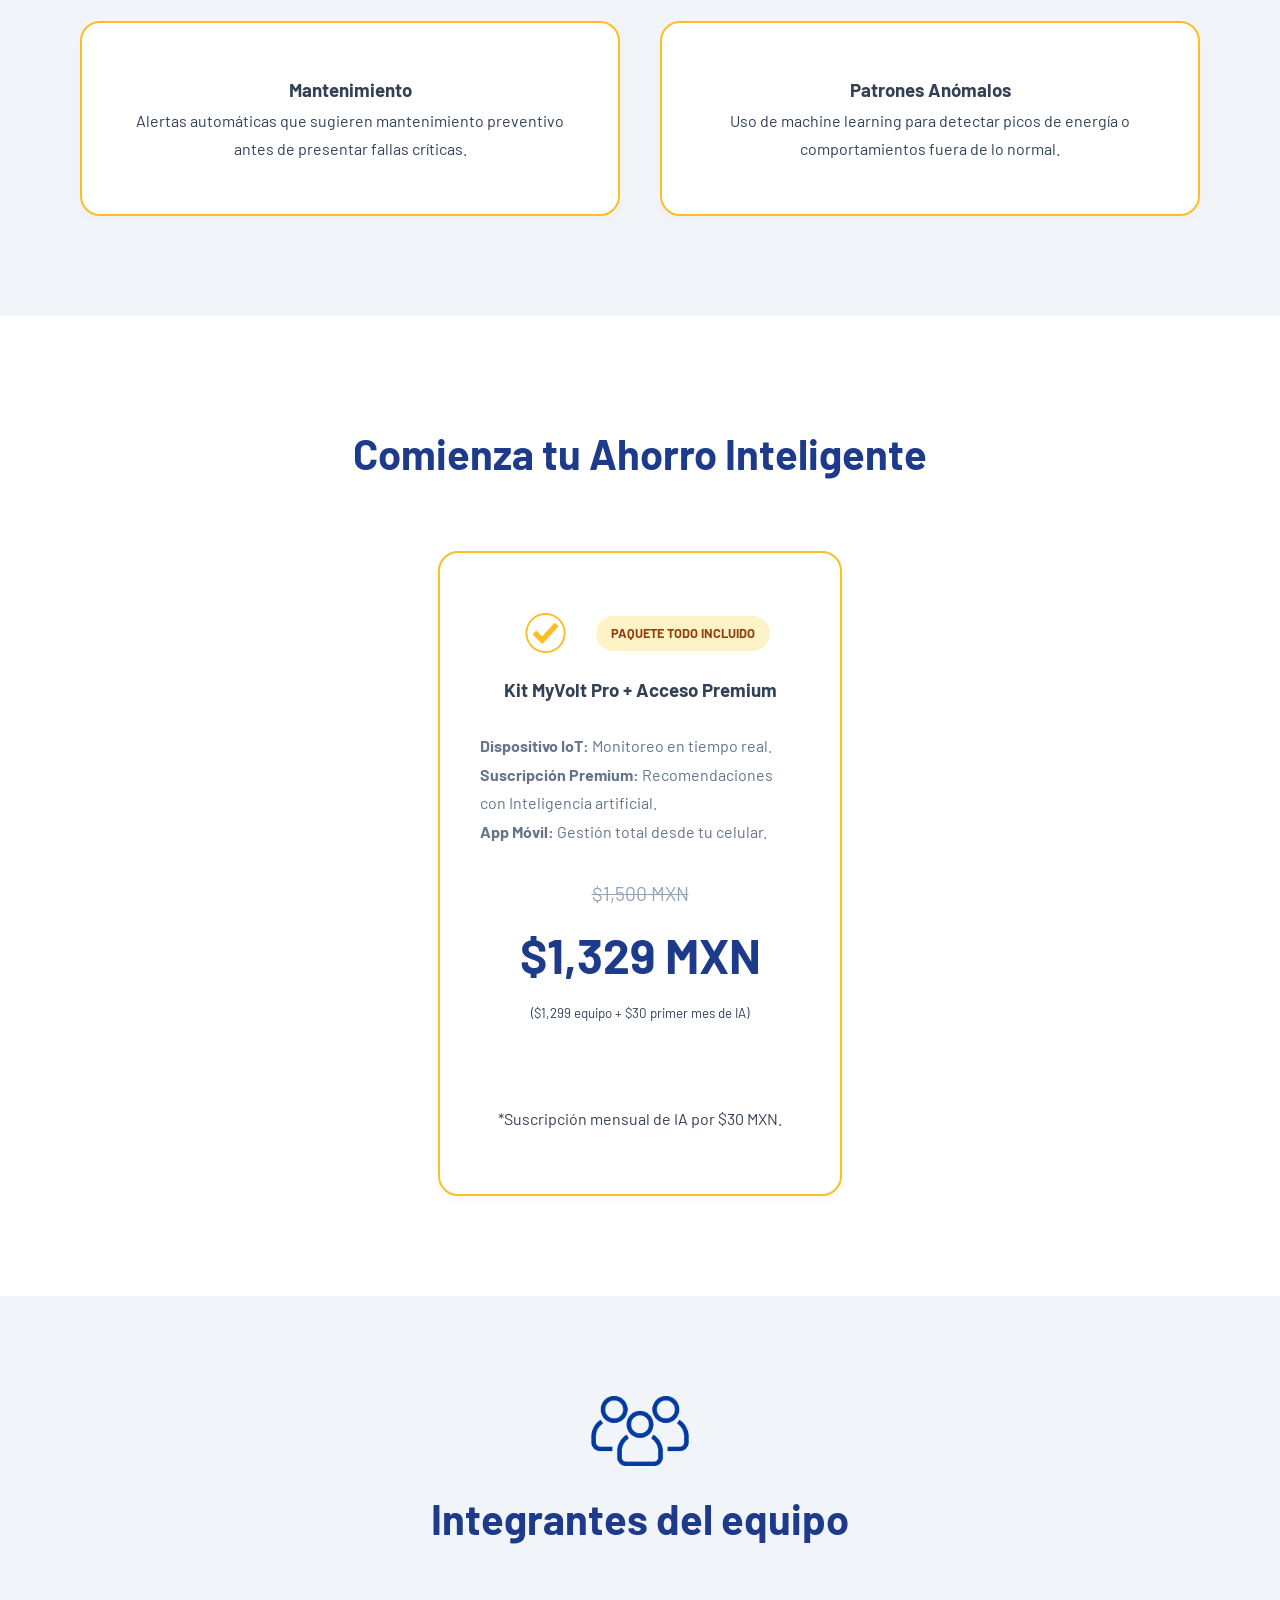
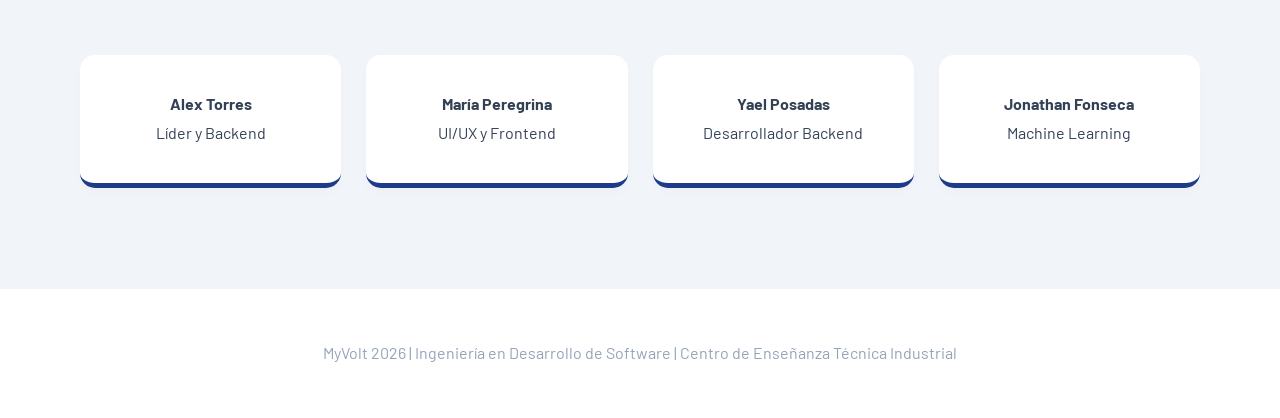
==== commit 8c5e7d3d: "cambiecito1" ====
--- a/index.html
+++ b/index.html
@@ -3,7 +3,10 @@
 <head>
     <meta charset="UTF-8">
     <meta name="viewport" content="width=device-width, initial-scale=1.0">
-    <title>MyVolt - Optimización de Energía basado en IA</title>
+    <title>MyVolt - Monitoreo de dispositivos basado en IA</title>
+    
+    <link rel="icon" type="image/png" href="logo.png">
+    
     <link href="https://fonts.googleapis.com/css2?family=Barlow:wght@400;600;700&display=swap" rel="stylesheet">
     <link rel="stylesheet" href="style.css">
 </head>
@@ -36,9 +39,9 @@
     <section id="inicio" class="hero">
         <div class="container hero-split">
             <div class="hero-text-side">
-                <p class="tagline">La manera más fácil de ahorro inteligente para tu hogar</p>
-                <h1>Optimización de energía basado en IA</h1>
-                <p class="hero-desc">Convertimos el consumo fantasma en ahorro real mediante inteligencia artificial y monitoreo en tiempo real.</p>
+                <p class="tagline">La manera más fácil de monitorear el consumo de tus dispositivos.</p>
+                <h1>Monitoreo de dispositivos basado en IA</h1>
+                <p class="hero-desc">Convertimos el consumo de dispositivos eléctricos de algo confuso y técnico, a algo sencillo y fácil de comprender mediante inteligencia artificial y monitoreo en tiempo real.</p>
                 <a href="#proyecto" class="btn">Explorar Proyecto</a>
             </div>
             <div class="hero-visual-side">
@@ -206,4 +209,4 @@
         });
     </script>
 </body>
-</html>+</html>
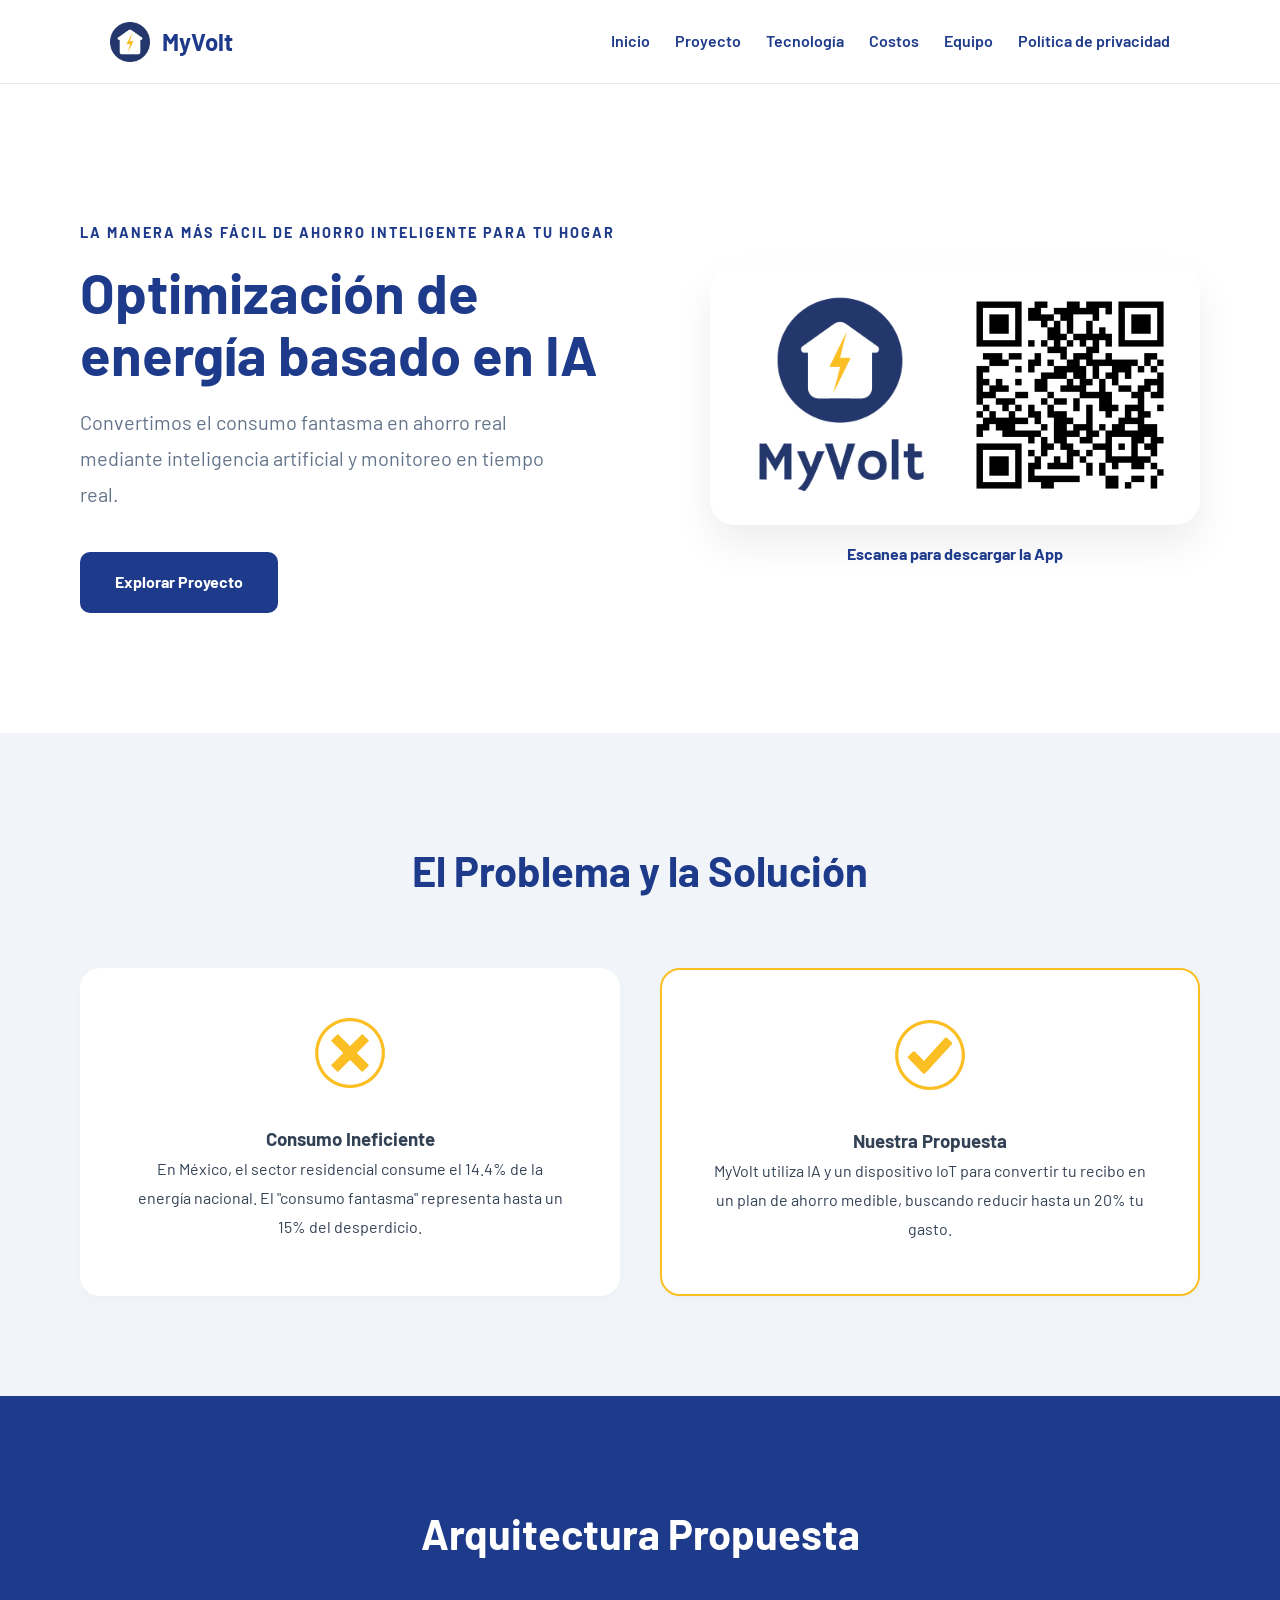
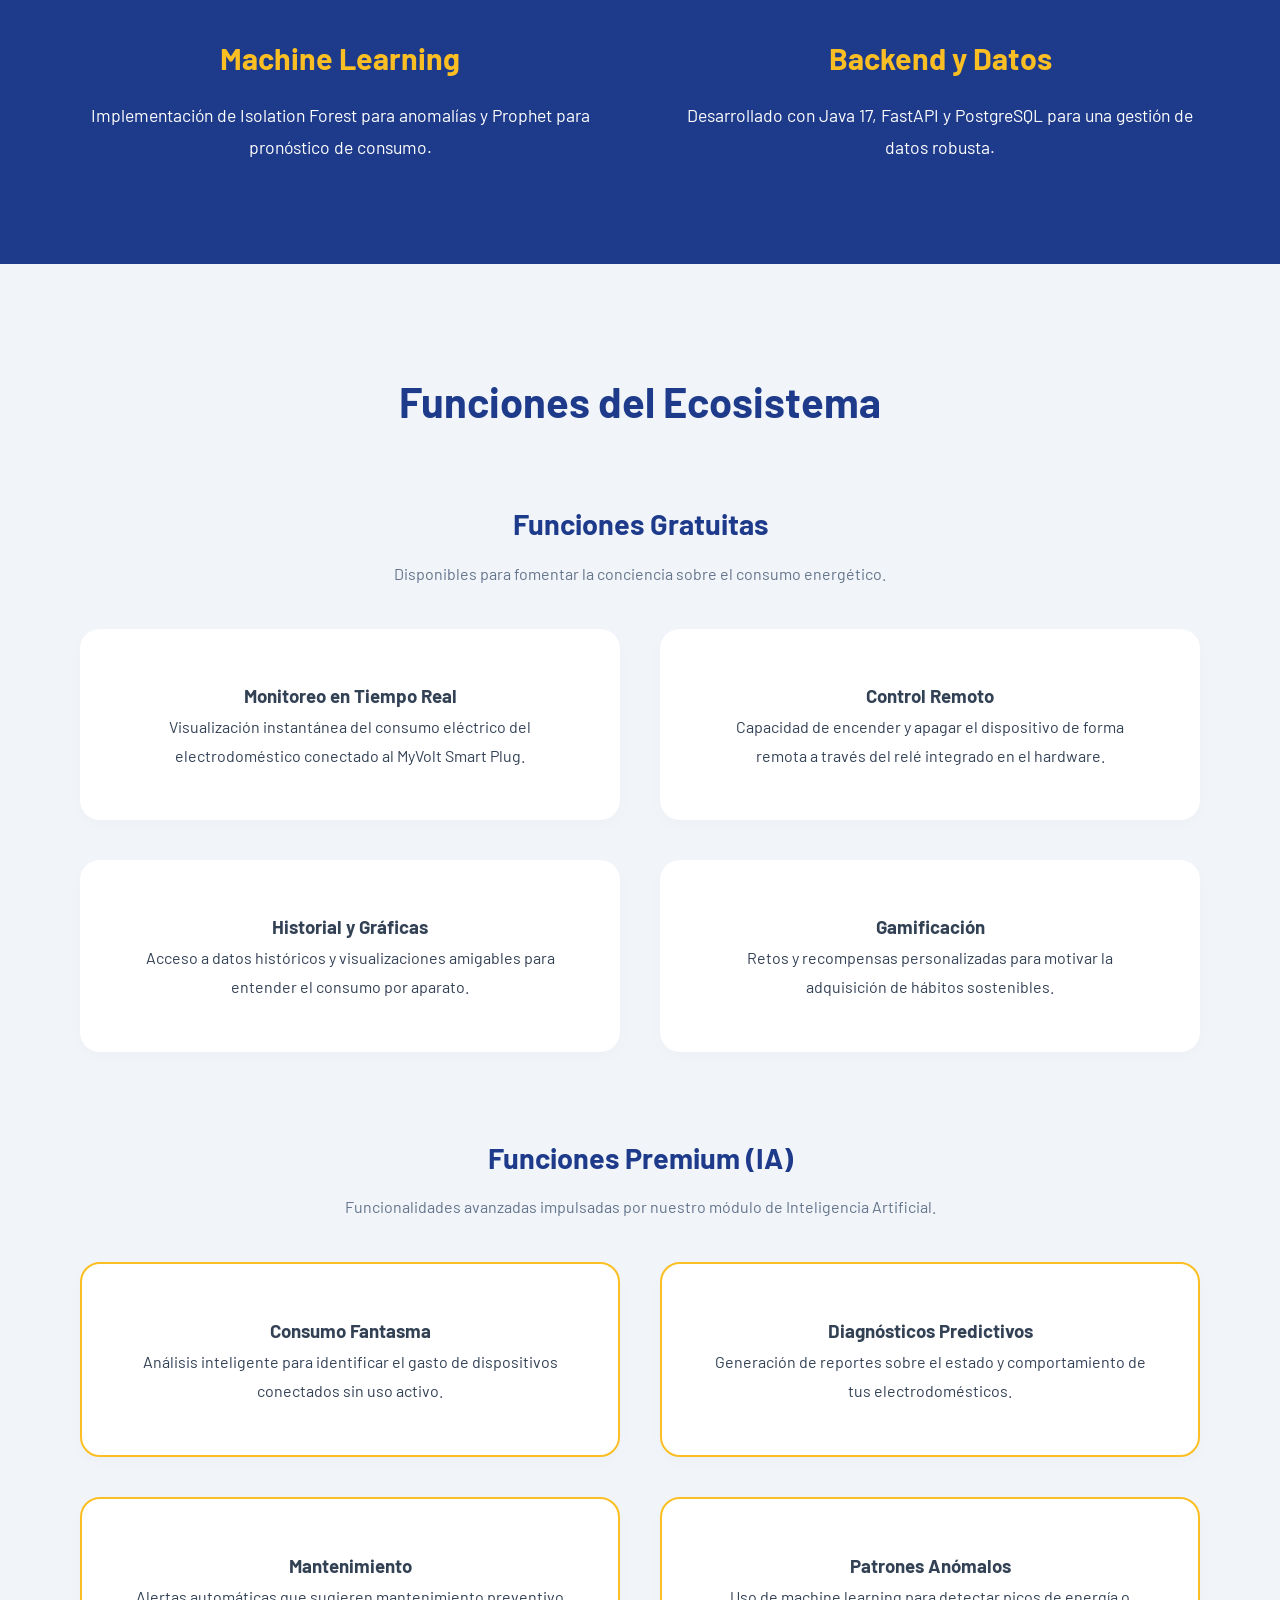
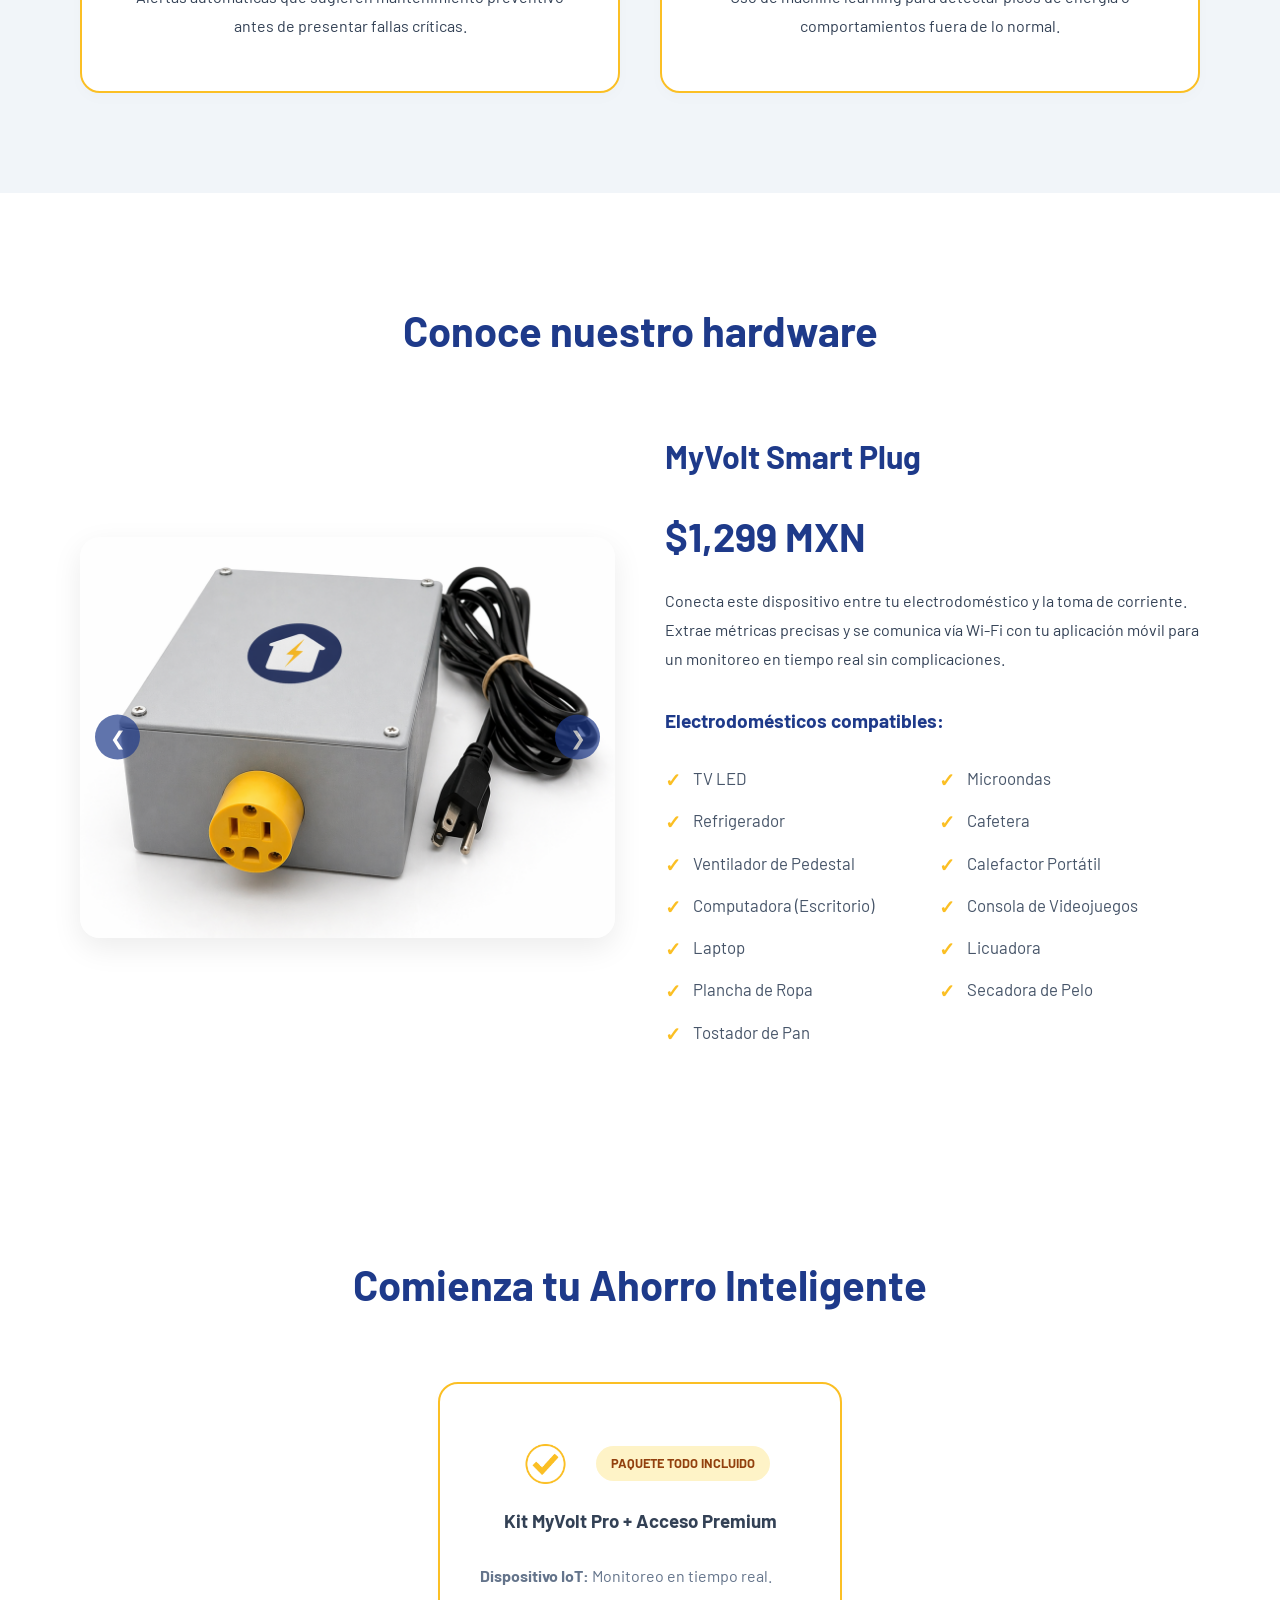
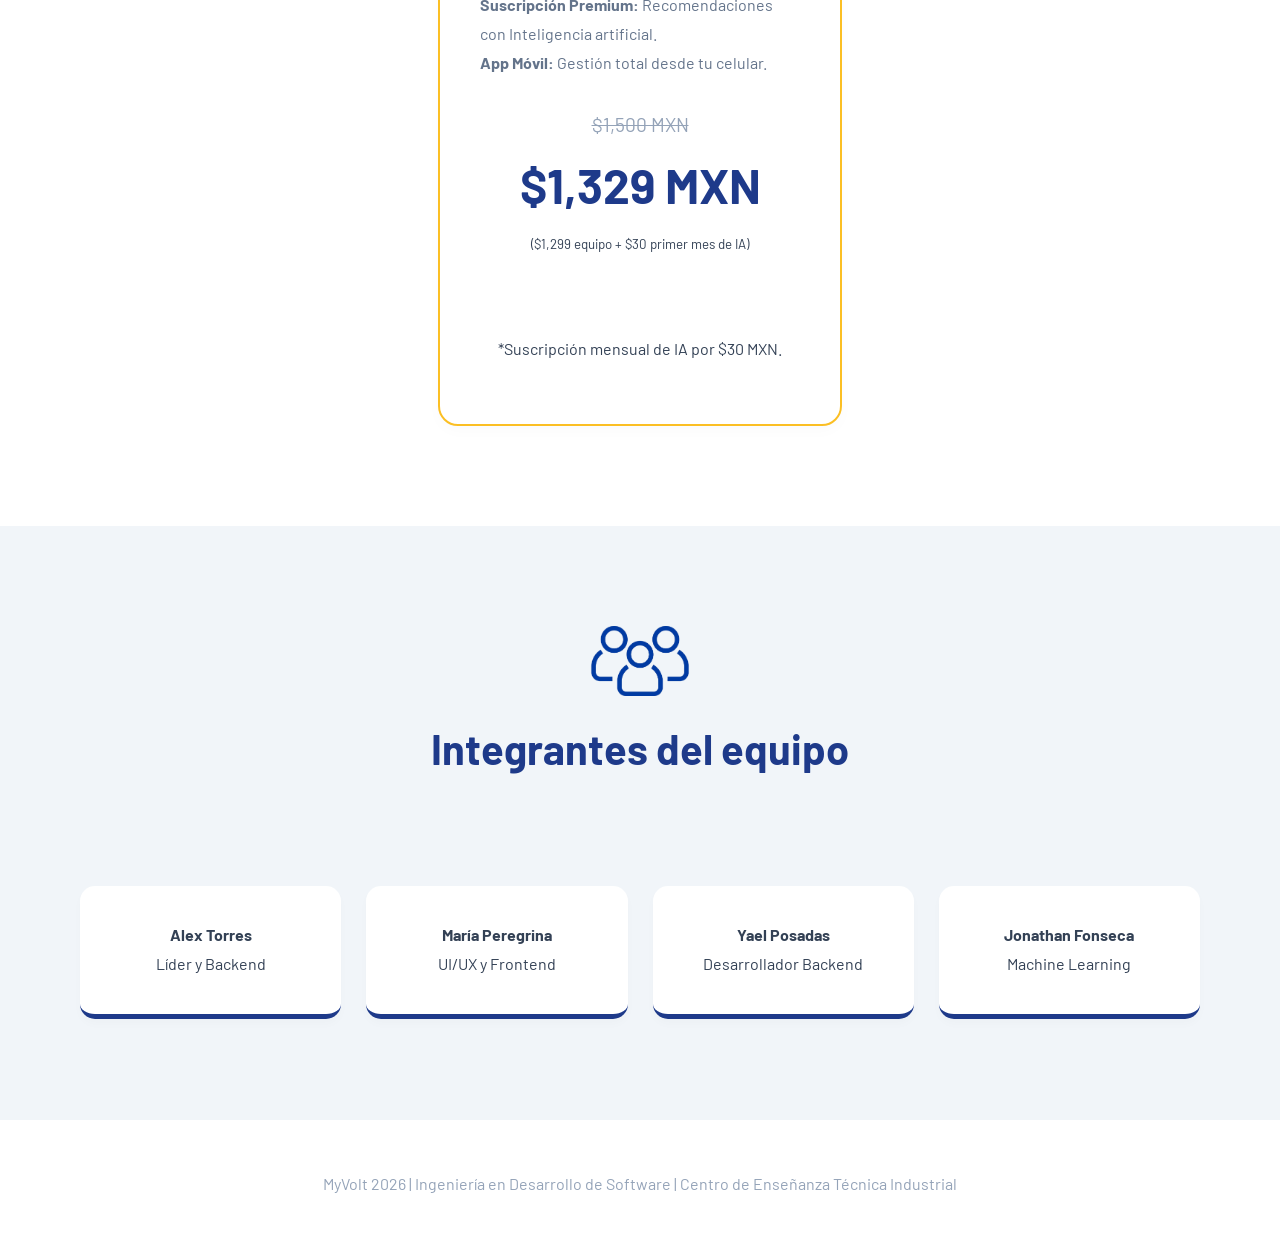
==== commit 04683f3a: "IoT información" ====
--- a/index.html
+++ b/index.html
@@ -3,7 +3,7 @@
 <head>
     <meta charset="UTF-8">
     <meta name="viewport" content="width=device-width, initial-scale=1.0">
-    <title>MyVolt - Monitoreo de dispositivos basado en IA</title>
+    <title>MyVolt - Optimización de Energía basado en IA</title>
     
     <link rel="icon" type="image/png" href="logo.png">
     
@@ -39,9 +39,9 @@
     <section id="inicio" class="hero">
         <div class="container hero-split">
             <div class="hero-text-side">
-                <p class="tagline">La manera más fácil de monitorear el consumo de tus dispositivos.</p>
-                <h1>Monitoreo de dispositivos basado en IA</h1>
-                <p class="hero-desc">Convertimos el consumo de dispositivos eléctricos de algo confuso y técnico, a algo sencillo y fácil de comprender mediante inteligencia artificial y monitoreo en tiempo real.</p>
+                <p class="tagline">La manera más fácil de ahorro inteligente para tu hogar</p>
+                <h1>Optimización de energía basado en IA</h1>
+                <p class="hero-desc">Convertimos el consumo fantasma en ahorro real mediante inteligencia artificial y monitoreo en tiempo real.</p>
                 <a href="#proyecto" class="btn">Explorar Proyecto</a>
             </div>
             <div class="hero-visual-side">
@@ -142,6 +142,49 @@
         </div>
     </section>
 
+    <section id="dispositivo" class="section-spaced">
+        <div class="container">
+            <h2 class="section-title">Conoce nuestro hardware</h2>
+            <div class="product-split">
+                
+                <div class="product-gallery">
+                    <div class="slides" id="slider-track">
+                        <div class="slide"><img src="Iot_frente.png" alt="Vista frontal MyVolt"></div>
+                        <div class="slide"><img src="Iot_lado.png" alt="Vista lateral MyVolt"></div>
+                        <div class="slide"><img src="IoT_atras.png" alt="Vista trasera MyVolt"></div>
+                        <div class="slide"><img src="IoT_conectado.png" alt="MyVolt conectado"></div>
+
+                    </div>
+                    <button class="slider-btn prev-btn" id="prev-slide">❮</button>
+                    <button class="slider-btn next-btn" id="next-slide">❯</button>
+                </div>
+                
+                <div class="product-info">
+                    <h3 style="font-size: 2rem; color: var(--azul-oscuro);">MyVolt Smart Plug</h3>
+                    <p class="product-price">$1,299 MXN</p>
+                    <p>Conecta este dispositivo entre tu electrodoméstico y la toma de corriente. Extrae métricas precisas y se comunica vía Wi-Fi con tu aplicación móvil para un monitoreo en tiempo real sin complicaciones.</p>
+                    
+                    <h4 style="margin-top: 30px; font-size: 1.2rem; color: var(--azul-oscuro);">Electrodomésticos compatibles:</h4>
+                    <ul class="device-list">
+                        <li>TV LED</li>
+                        <li>Microondas</li>
+                        <li>Refrigerador</li>
+                        <li>Cafetera</li>
+                        <li>Ventilador de Pedestal</li>
+                        <li>Calefactor Portátil</li>
+                        <li>Computadora (Escritorio)</li>
+                        <li>Consola de Videojuegos</li>
+                        <li>Laptop</li>
+                        <li>Licuadora</li>
+                        <li>Plancha de Ropa</li>
+                        <li>Secadora de Pelo</li>
+                        <li>Tostador de Pan</li>
+                    </ul>
+                </div>
+            </div>
+        </div>
+    </section>
+
     <section id="pagos" class="section-spaced">
         <div class="container flex-center">
             <h2 class="section-title">Comienza tu Ahorro Inteligente</h2>
@@ -190,23 +233,45 @@
     </footer>
 
     <script>
-        /* seleccionamos el boton y la lista del menu */
+        /* menu de navegacion */
         const mobileMenu = document.getElementById('mobile-menu');
         const navList = document.getElementById('nav-list');
-        /* seleccionamos todos los enlaces dentro del menu */
+        
         const navLinks = navList.querySelectorAll('a');
 
-        /* abrir o cerrar al tocar el boton */
         mobileMenu.addEventListener('click', () => {
             navList.classList.toggle('active');
         });
 
-        /* cerrar el menu automaticamente al tocar un enlace */
         navLinks.forEach(link => {
             link.addEventListener('click', () => {
                 navList.classList.remove('active');
             });
         });
+
+        /* carrusel del iot */
+        const track = document.getElementById('slider-track');
+        const btnPrev = document.getElementById('prev-slide');
+        const btnNext = document.getElementById('next-slide');
+        
+        let currentSlide = 0;
+        const totalSlides = 4;
+
+        btnNext.addEventListener('click', () => {
+            currentSlide++;
+            if(currentSlide >= totalSlides) {
+                currentSlide = 0;
+            }
+            track.style.transform = `translateX(-${currentSlide * 100}%)`;
+        });
+
+        btnPrev.addEventListener('click', () => {
+            currentSlide--;
+            if(currentSlide < 0) {
+                currentSlide = totalSlides - 1;
+            }
+            track.style.transform = `translateX(-${currentSlide * 100}%)`;
+        });
     </script>
 </body>
-</html>
+</html>
--- a/style.css
+++ b/style.css
@@ -70,6 +70,31 @@
 .team-main-icon { height: 70px; }
 .team-grid { display: grid; grid-template-columns: repeat(auto-fit, minmax(220px, 1fr)); gap: 25px; }
 .member { background: var(--blanco); padding: 35px 20px; border-radius: 15px; border-bottom: 5px solid var(--azul-oscuro); box-shadow: 0 5px 10px rgba(0,0,0,0.02); }
+
+/* estilos de la seccion del producto fisico */
+.product-split { display: flex; gap: 50px; align-items: center; margin-top: 40px; }
+.product-gallery { flex: 1; position: relative; overflow: hidden; border-radius: 20px; box-shadow: 0 10px 30px rgba(0,0,0,0.08); background: var(--blanco); }
+.slides { display: flex; transition: transform 0.4s ease-in-out; }
+.slide { min-width: 100%; }
+.slide img { width: 100%; display: block; object-fit: cover; aspect-ratio: 4/3; }
+
+/* botones del carrusel */
+.slider-btn { position: absolute; top: 50%; transform: translateY(-50%); background: var(--azul-oscuro); color: white; border: none; width: 45px; height: 45px; border-radius: 50%; cursor: pointer; display: flex; align-items: center; justify-content: center; font-size: 1.2rem; opacity: 0.7; transition: all 0.3s; z-index: 2; }
+.slider-btn:hover { opacity: 1; transform: translateY(-50%) scale(1.1); }
+.prev-btn { left: 15px; }
+.next-btn { right: 15px; }
+
+/* informacion y lista de dispositivos */
+.product-info { flex: 1; text-align: left; }
+.product-price { font-size: 2.5rem; color: var(--azul-oscuro); font-weight: 700; margin: 15px 0; }
+.device-list { display: grid; grid-template-columns: 1fr 1fr; gap: 12px; margin-top: 25px; list-style: none; }
+.device-list li { position: relative; padding-left: 28px; color: #475569; font-size: 1.05rem; }
+.device-list li::before { content: '✓'; position: absolute; left: 0; color: var(--amarillo); font-weight: bold; font-size: 1.2rem; }
+
+/* ajuste responsivo para que se apile en celulares */
+@media (max-width: 992px) {
+    .product-split { flex-direction: column; }
+}
 
 footer { text-align: center; padding: 50px; color: #94a3b8; border-top: 1px solid #f1f5f9; }
 
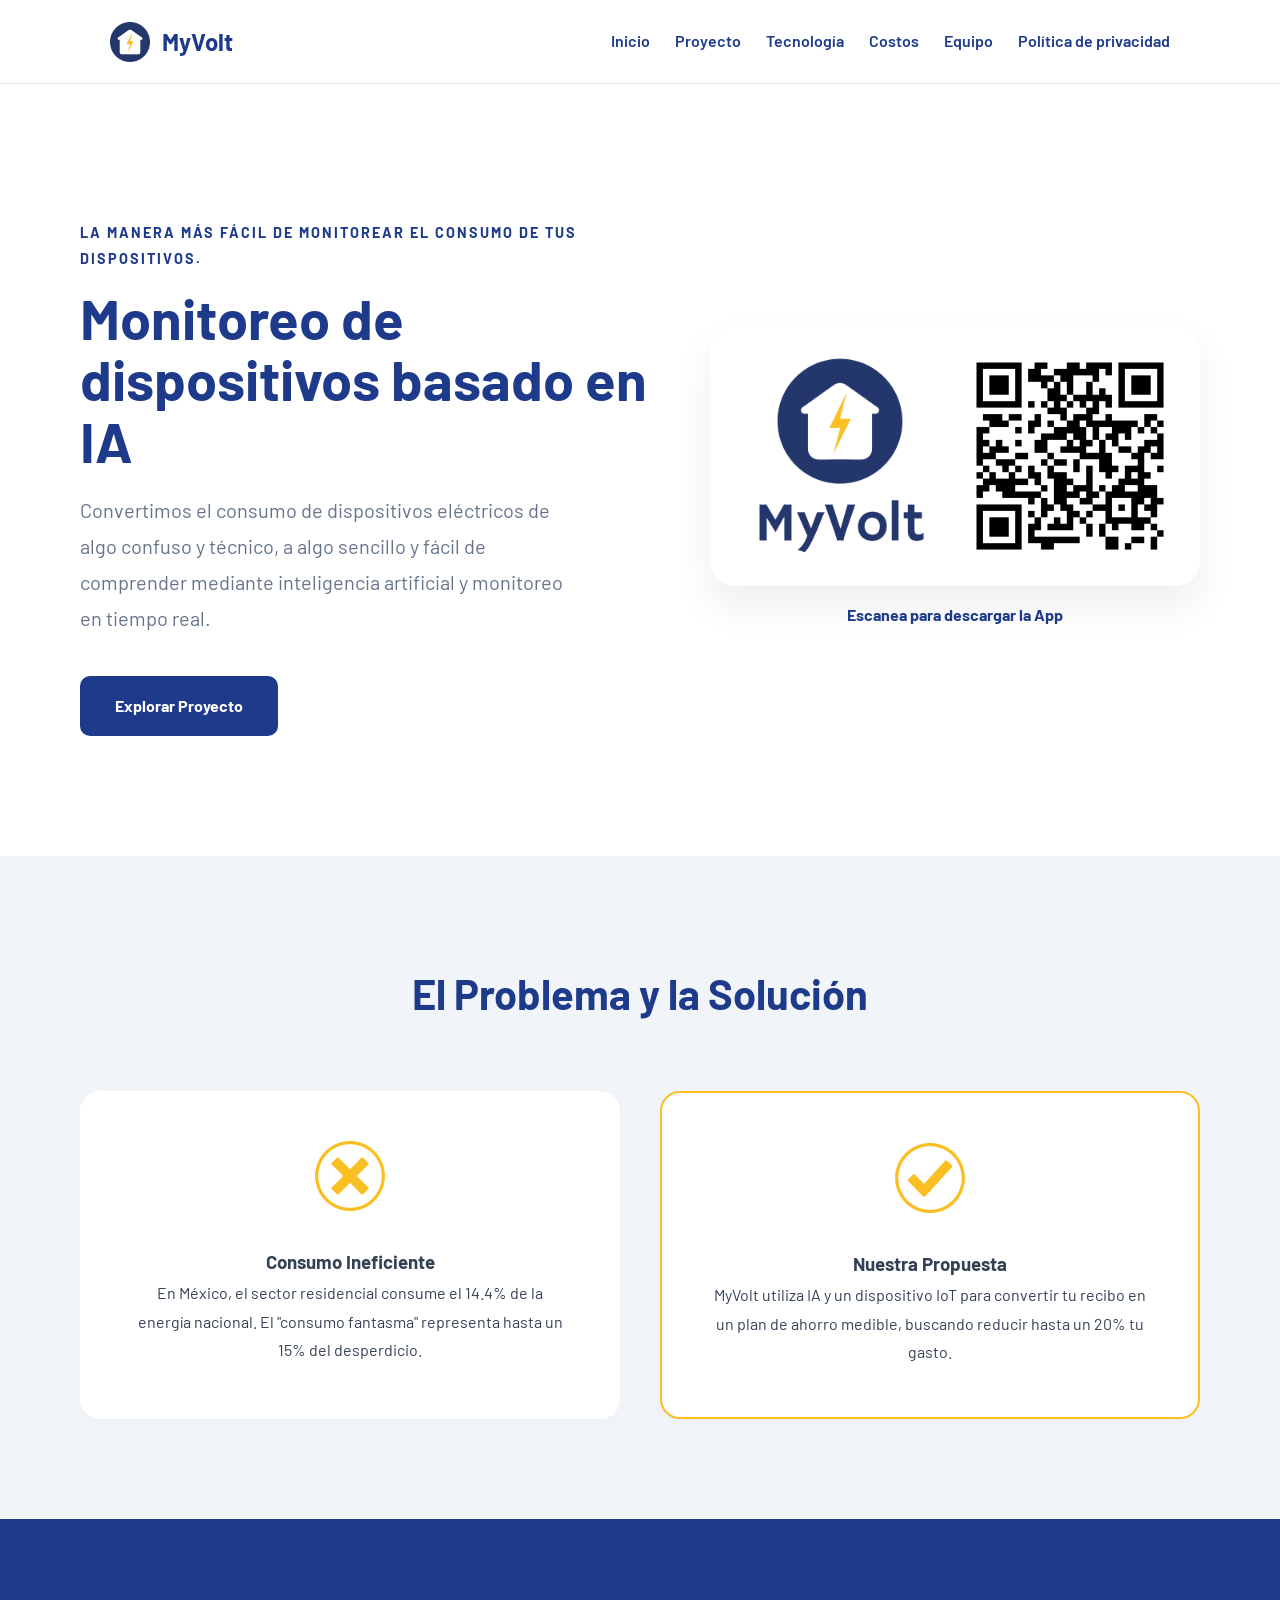
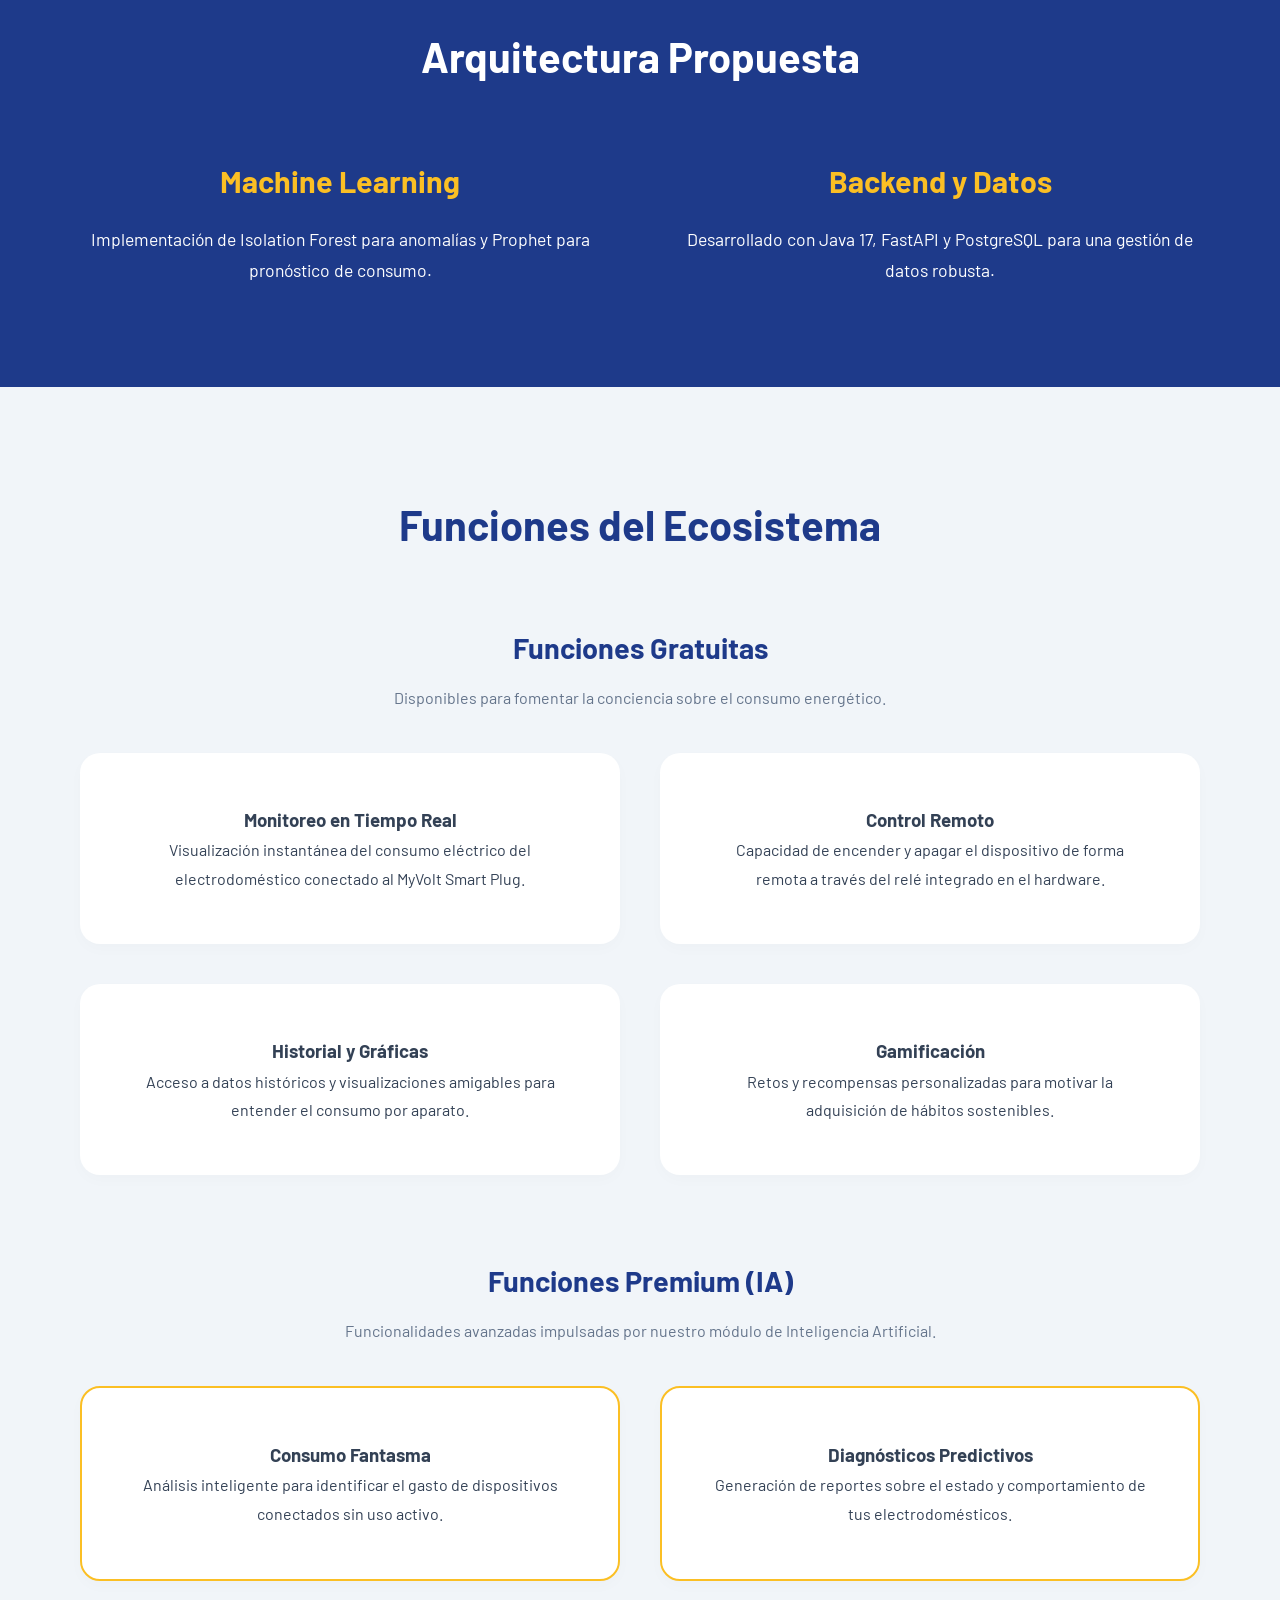
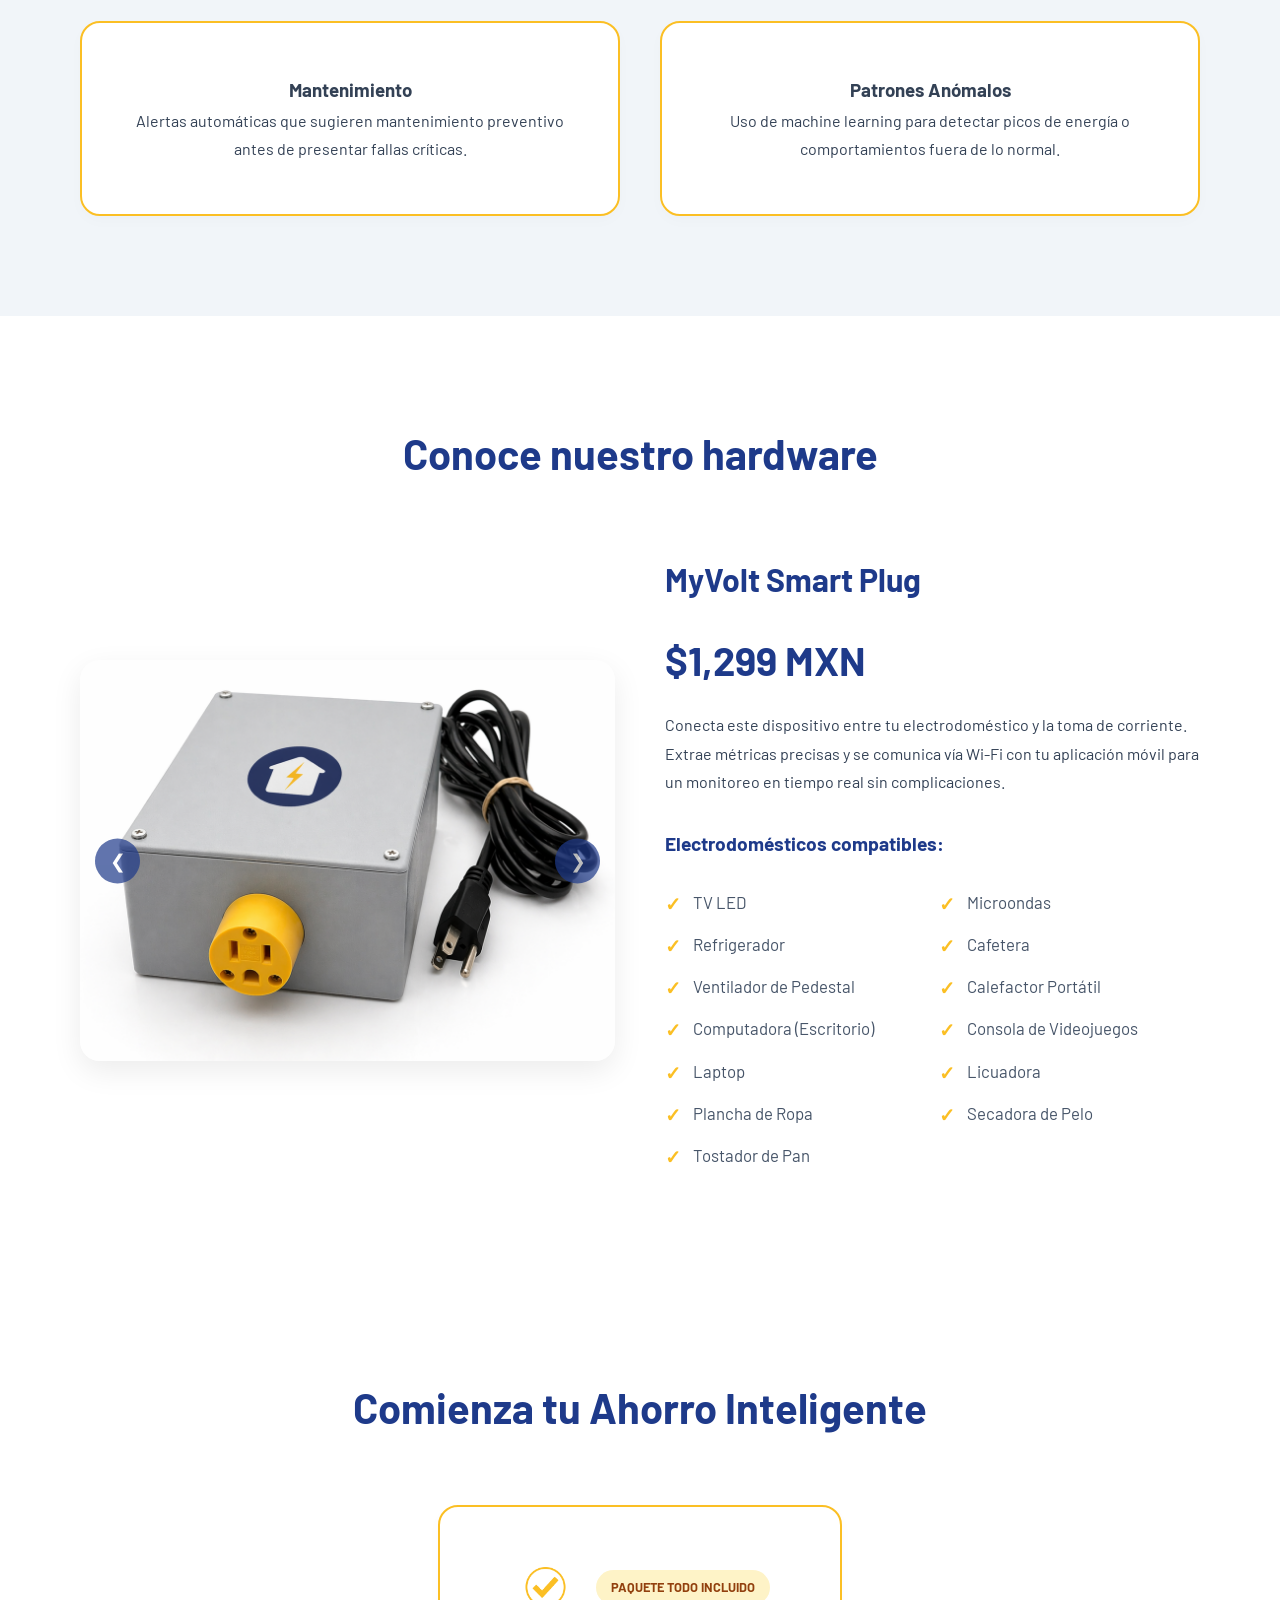
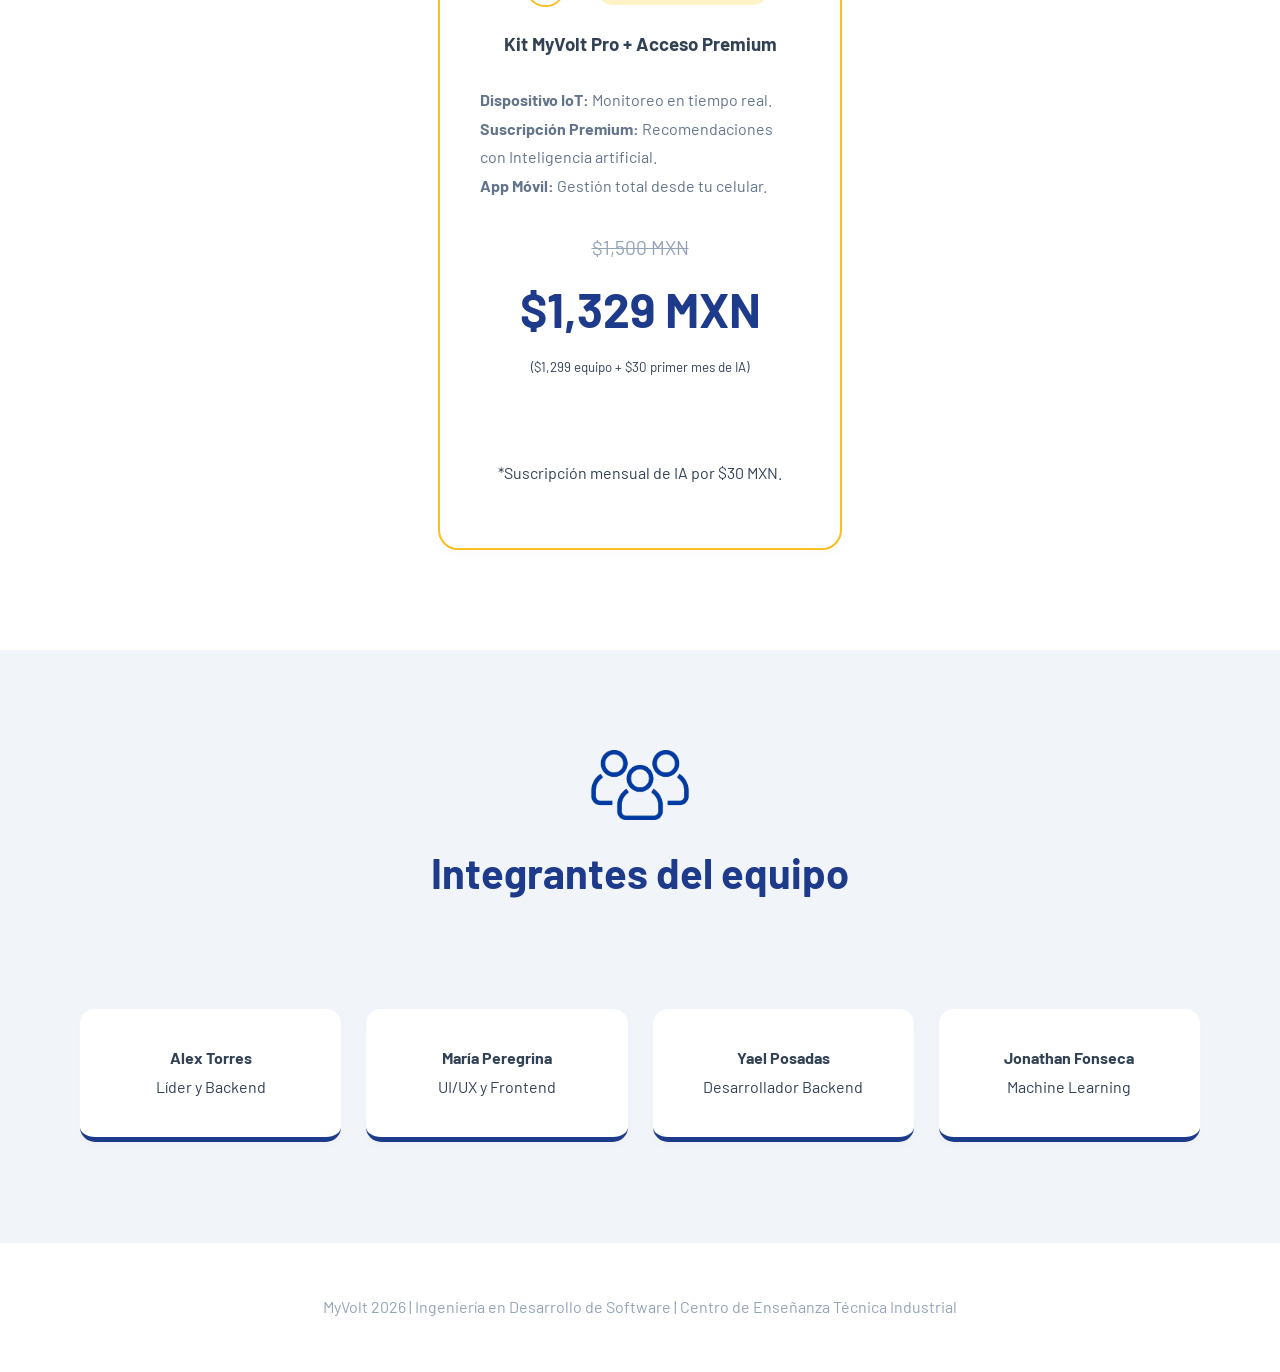
==== commit a835c7f7: "Merge branch 'main' of https://github.com/peregrinauwu/myvolt.github.io" ====
--- a/index.html
+++ b/index.html
@@ -3,7 +3,7 @@
 <head>
     <meta charset="UTF-8">
     <meta name="viewport" content="width=device-width, initial-scale=1.0">
-    <title>MyVolt - Optimización de Energía basado en IA</title>
+    <title>MyVolt - Monitoreo de dispositivos basado en IA</title>
     
     <link rel="icon" type="image/png" href="logo.png">
     
@@ -39,9 +39,9 @@
     <section id="inicio" class="hero">
         <div class="container hero-split">
             <div class="hero-text-side">
-                <p class="tagline">La manera más fácil de ahorro inteligente para tu hogar</p>
-                <h1>Optimización de energía basado en IA</h1>
-                <p class="hero-desc">Convertimos el consumo fantasma en ahorro real mediante inteligencia artificial y monitoreo en tiempo real.</p>
+                <p class="tagline">La manera más fácil de monitorear el consumo de tus dispositivos.</p>
+                <h1>Monitoreo de dispositivos basado en IA</h1>
+                <p class="hero-desc">Convertimos el consumo de dispositivos eléctricos de algo confuso y técnico, a algo sencillo y fácil de comprender mediante inteligencia artificial y monitoreo en tiempo real.</p>
                 <a href="#proyecto" class="btn">Explorar Proyecto</a>
             </div>
             <div class="hero-visual-side">
@@ -274,4 +274,4 @@
         });
     </script>
 </body>
-</html>+</html>
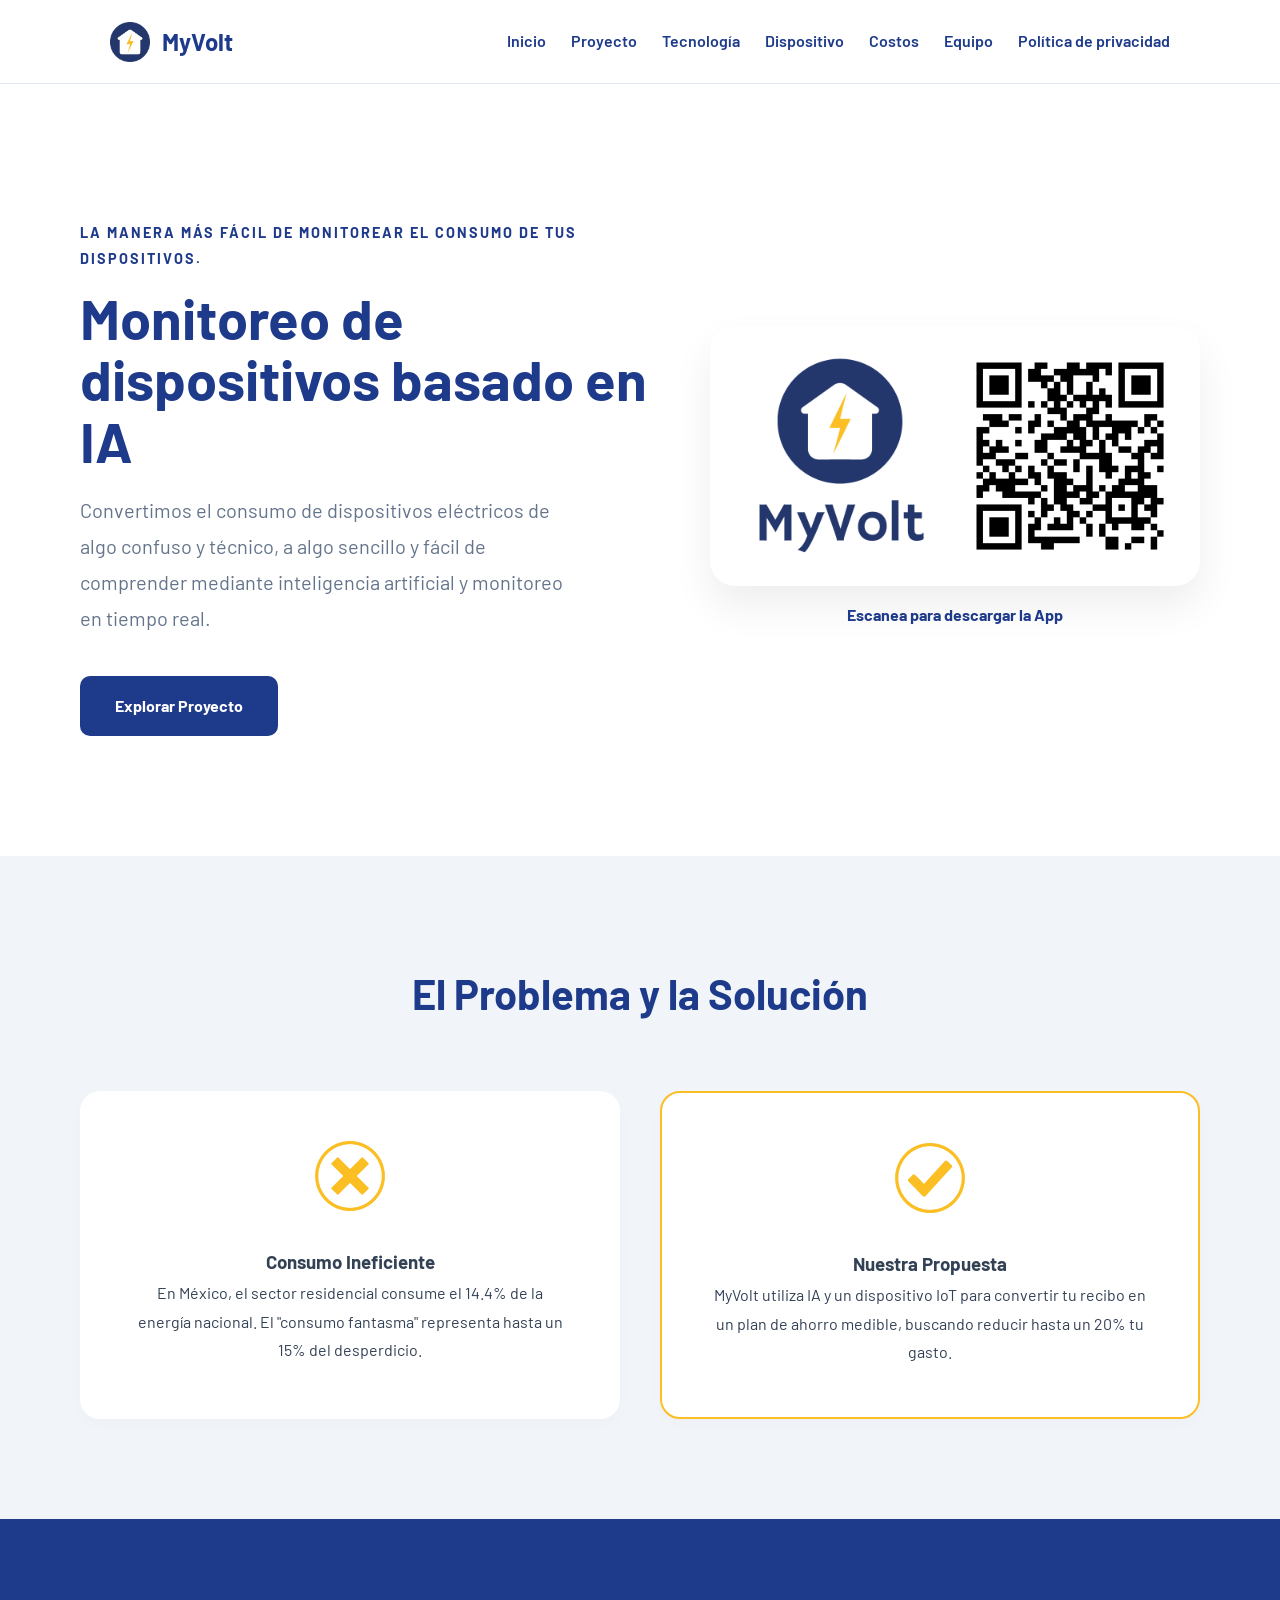
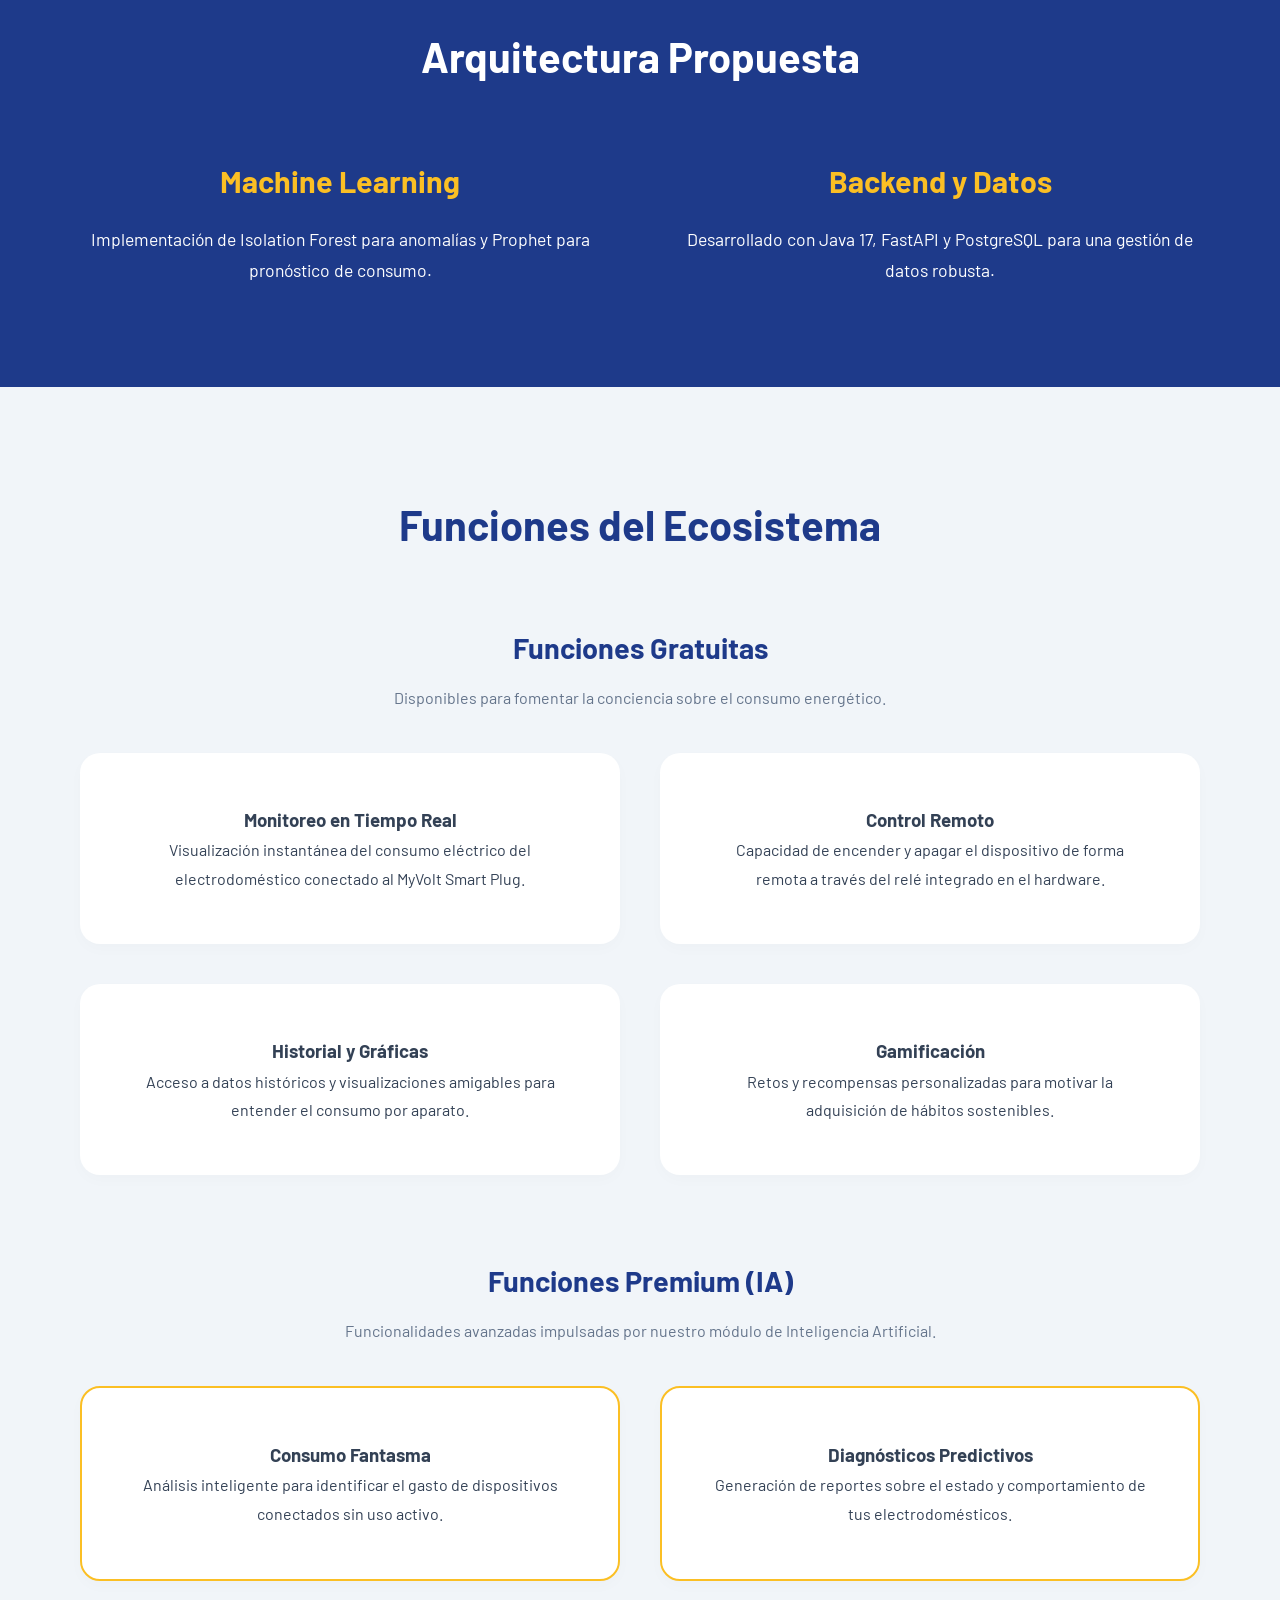
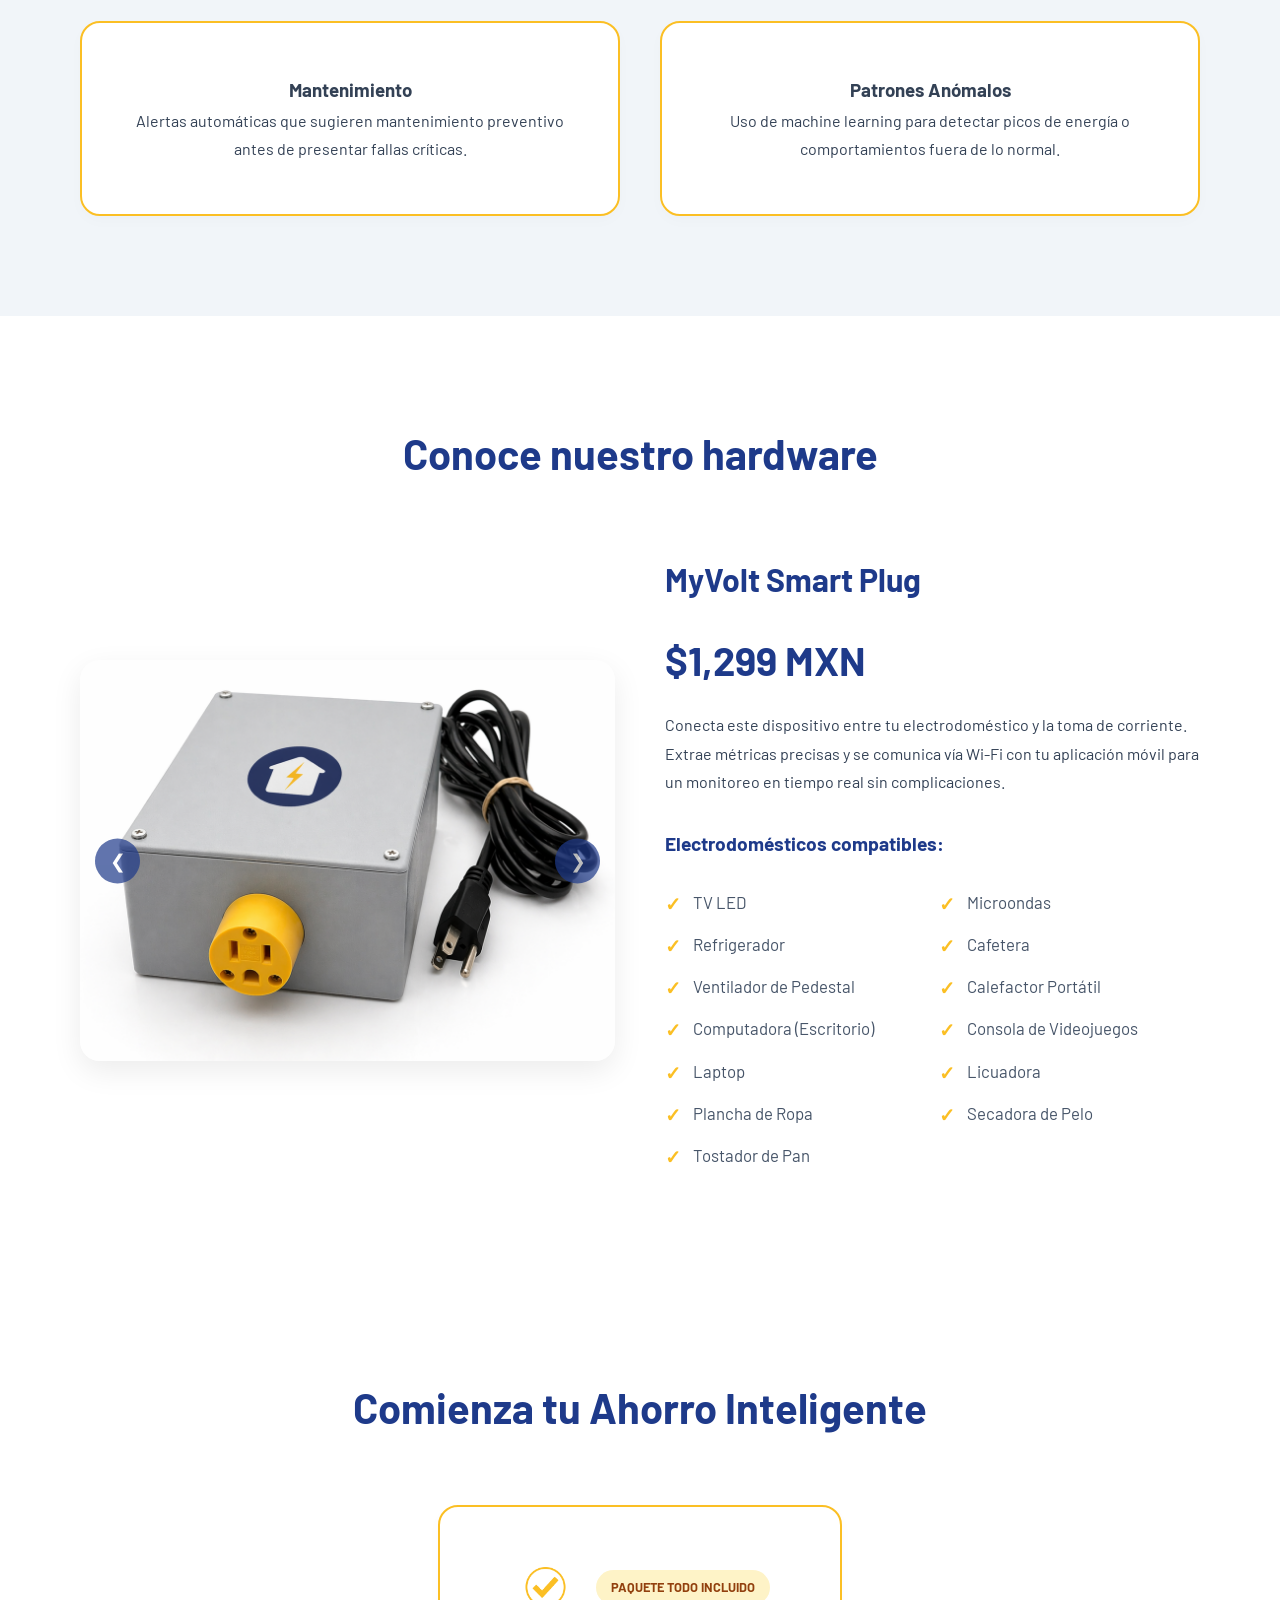
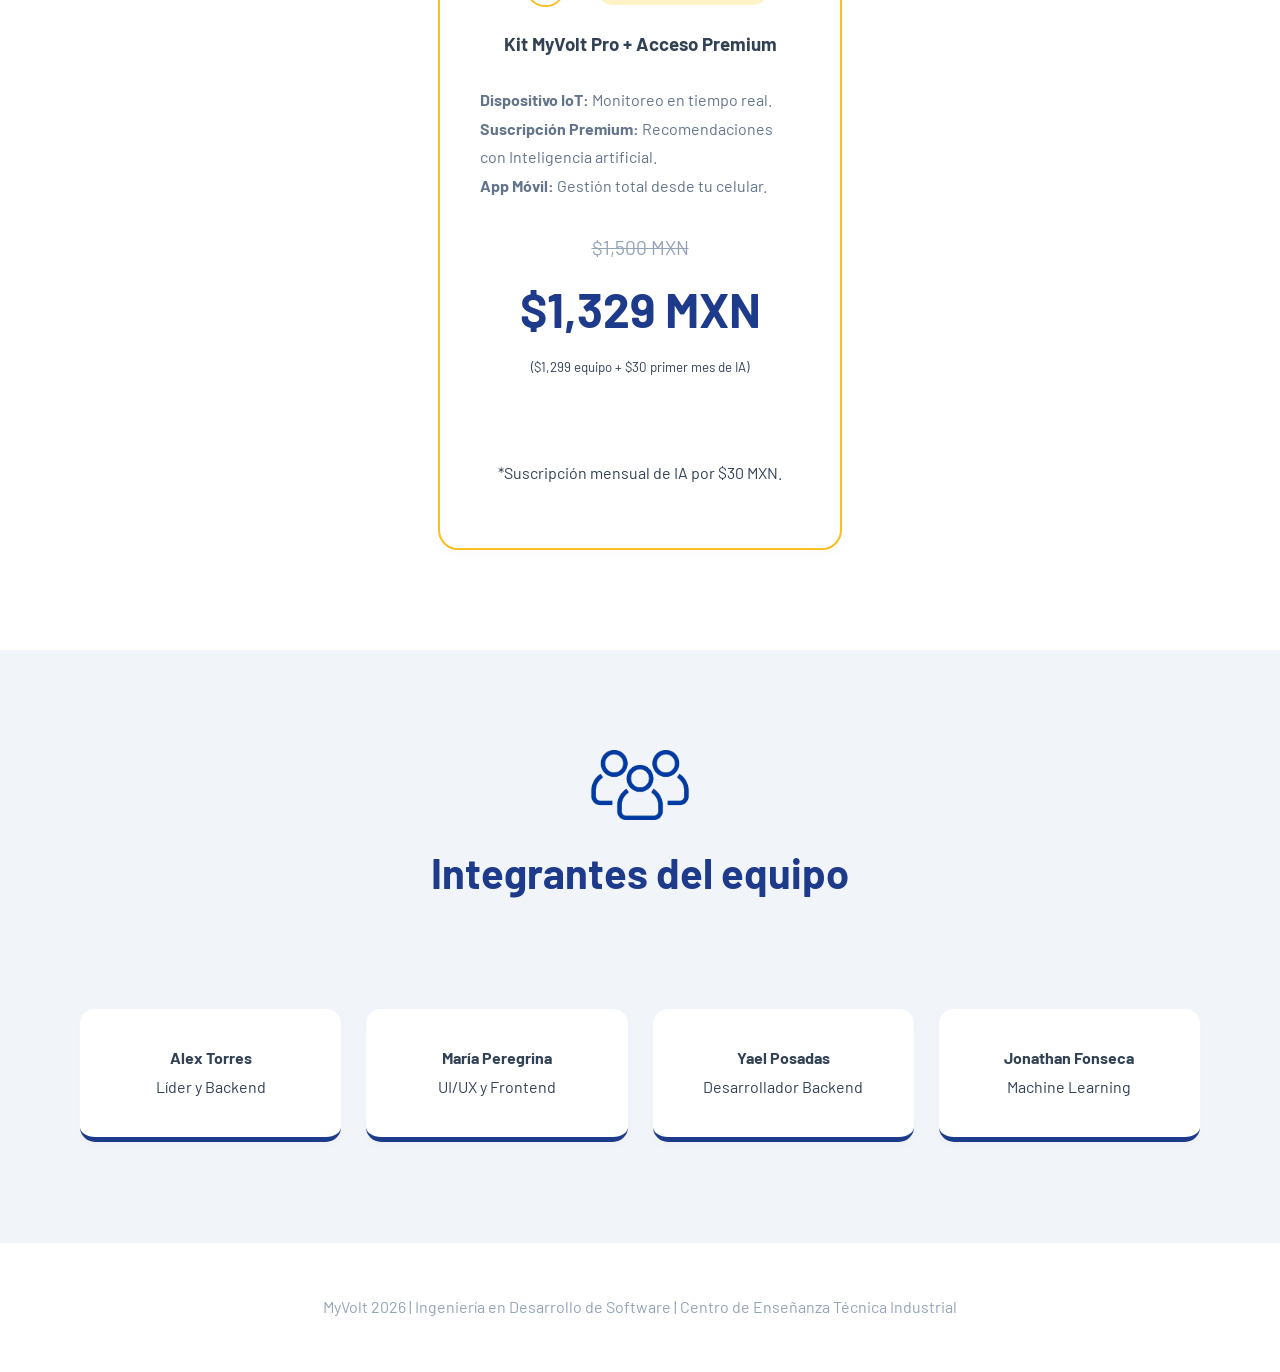
==== commit 76aece09: "Actualización de header" ====
--- a/index.html
+++ b/index.html
@@ -12,7 +12,7 @@
 </head>
 <body>
     
-    <header>
+<header>
         <nav class="nav-centered">
             <a href="index.html#inicio" class="logo-container" style="text-decoration: none;">
                 <img src="logo.png" alt="MyVolt" class="logo-nav">
@@ -29,6 +29,7 @@
                 <li><a href="index.html#inicio">Inicio</a></li>
                 <li><a href="index.html#proyecto">Proyecto</a></li>
                 <li><a href="index.html#tecnologia">Tecnología</a></li>
+                <li><a href="index.html#dispositivo">Dispositivo</a></li>
                 <li><a href="index.html#pagos">Costos</a></li>
                 <li><a href="index.html#equipo">Equipo</a></li>
                 <li><a href="politica-privacidad.html">Política de privacidad</a></li>
@@ -151,8 +152,8 @@
                     <div class="slides" id="slider-track">
                         <div class="slide"><img src="Iot_frente.png" alt="Vista frontal MyVolt"></div>
                         <div class="slide"><img src="Iot_lado.png" alt="Vista lateral MyVolt"></div>
-                        <div class="slide"><img src="IoT_atras.png" alt="Vista trasera MyVolt"></div>
-                        <div class="slide"><img src="IoT_conectado.png" alt="MyVolt conectado"></div>
+                        <div class="slide"><img src="Iot_atras.png" alt="Vista trasera MyVolt"></div>
+                        <div class="slide"><img src="Iot_conectado.png" alt="MyVolt conectado"></div>
 
                     </div>
                     <button class="slider-btn prev-btn" id="prev-slide">❮</button>
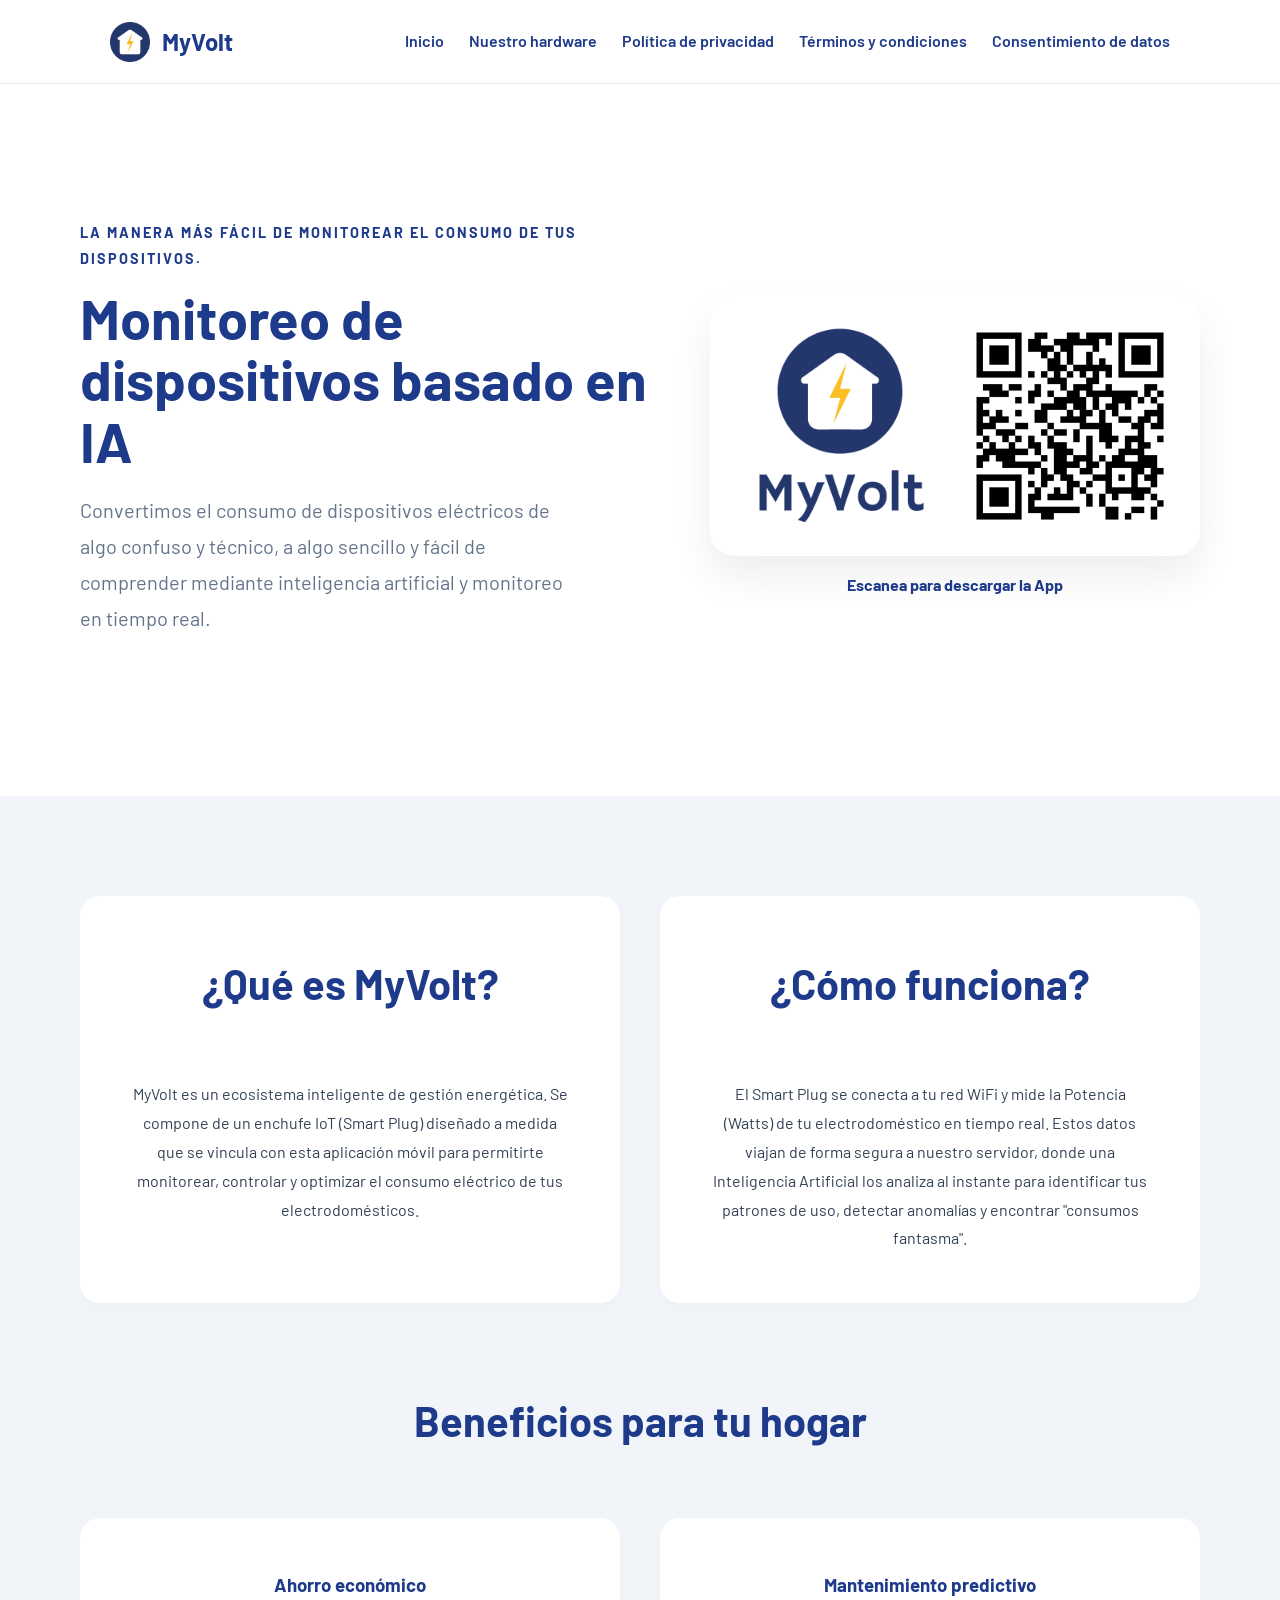
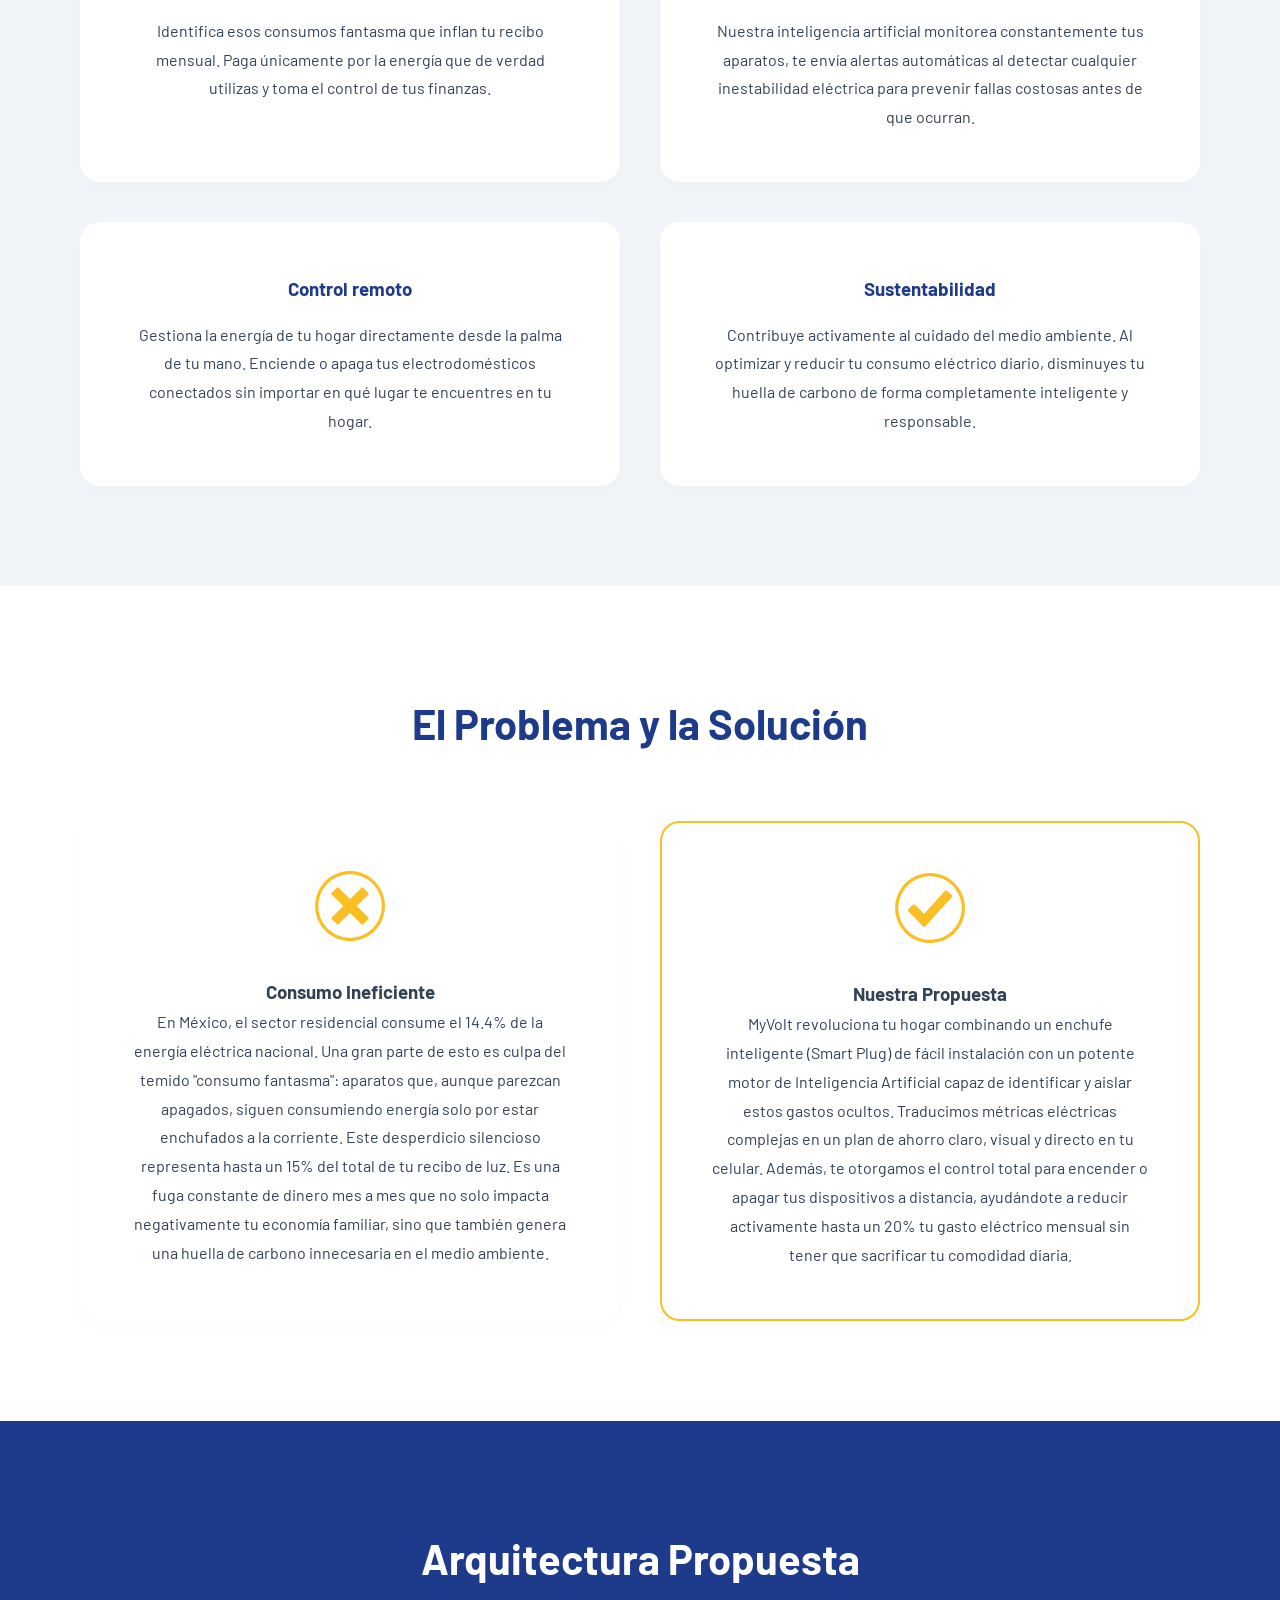
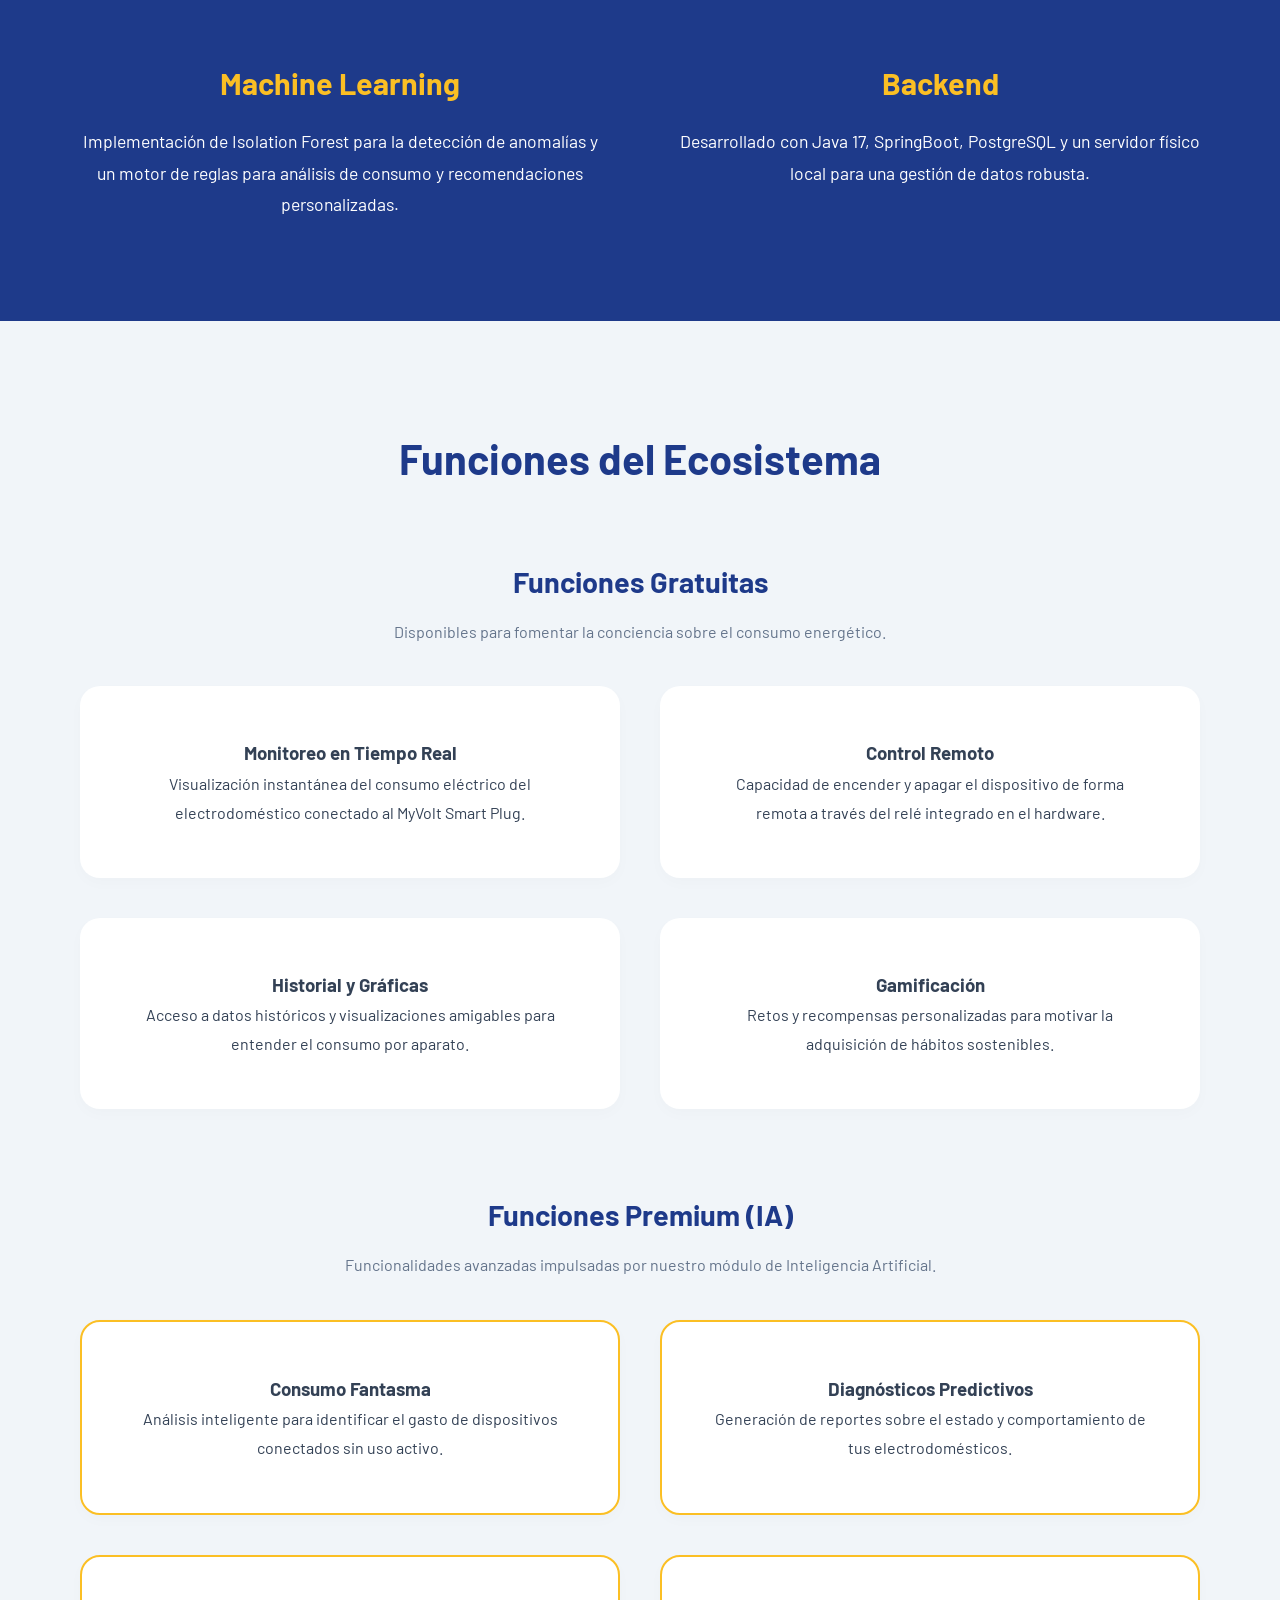
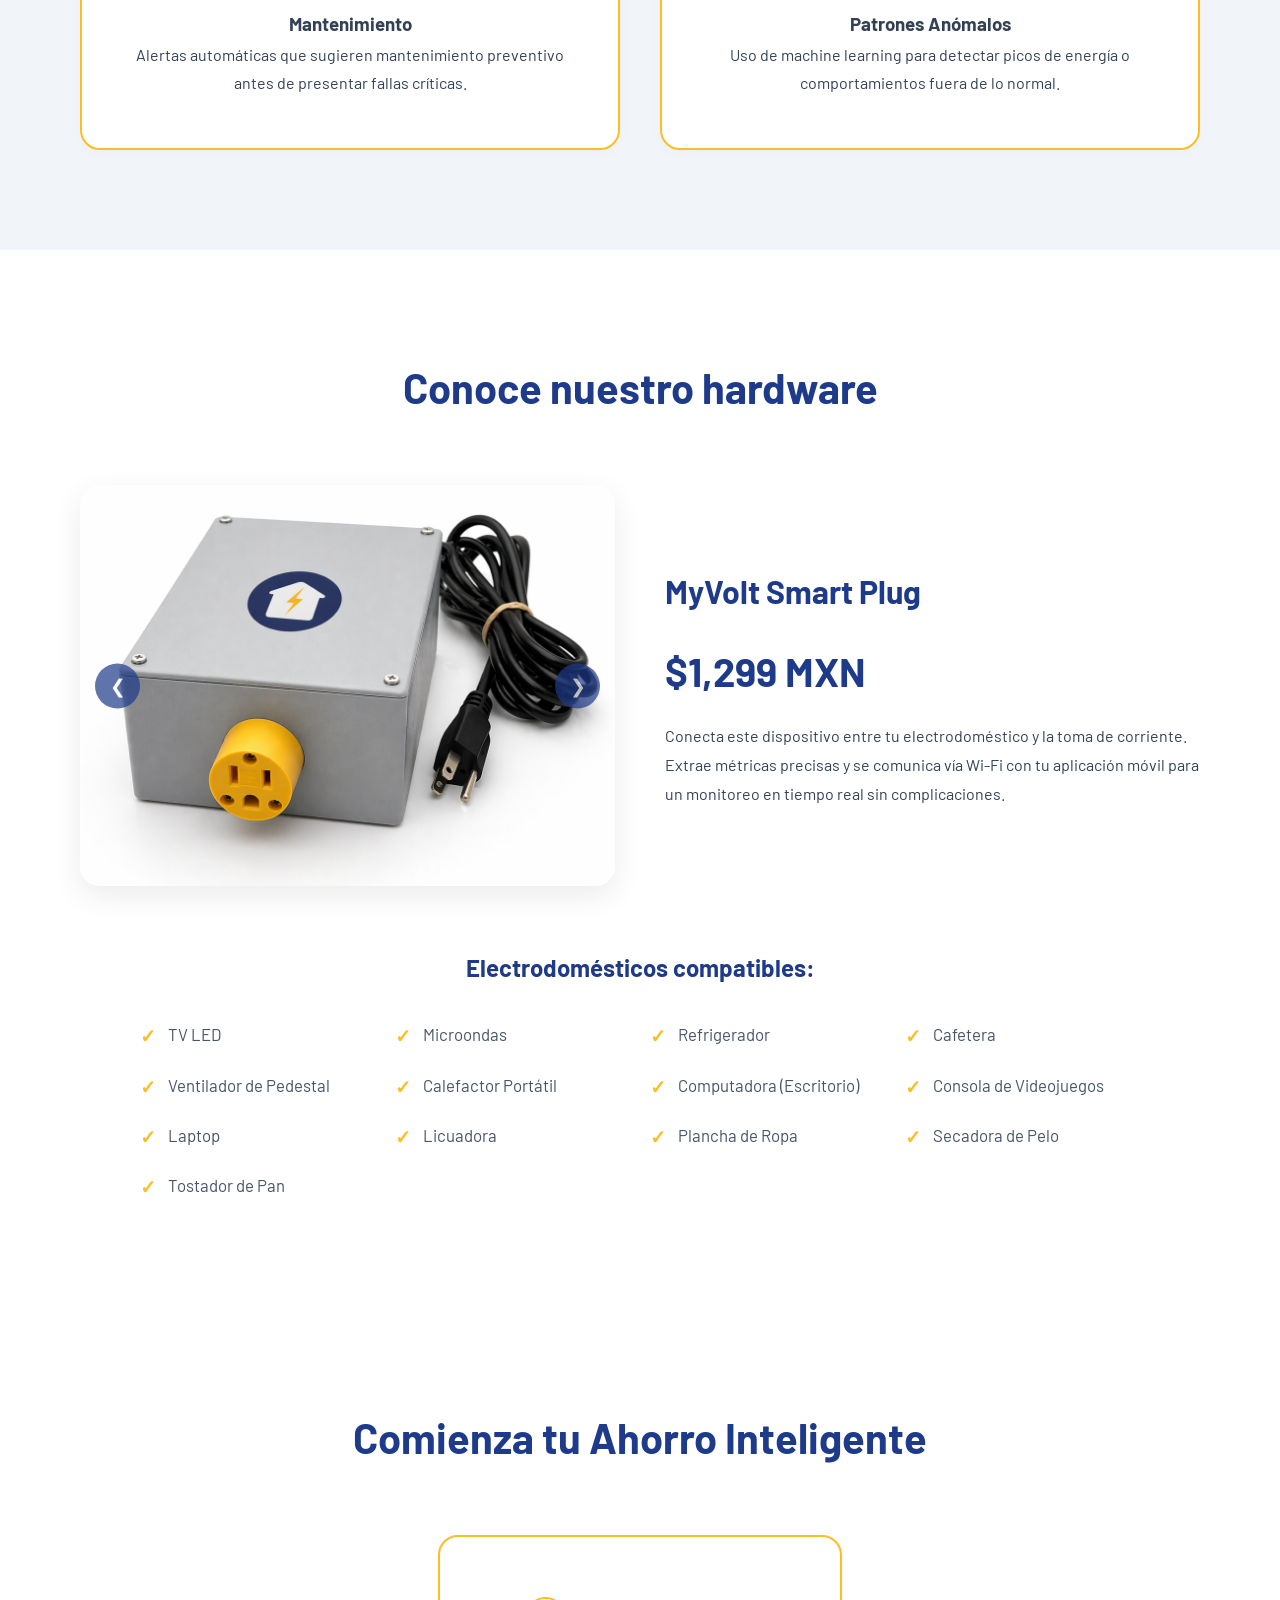
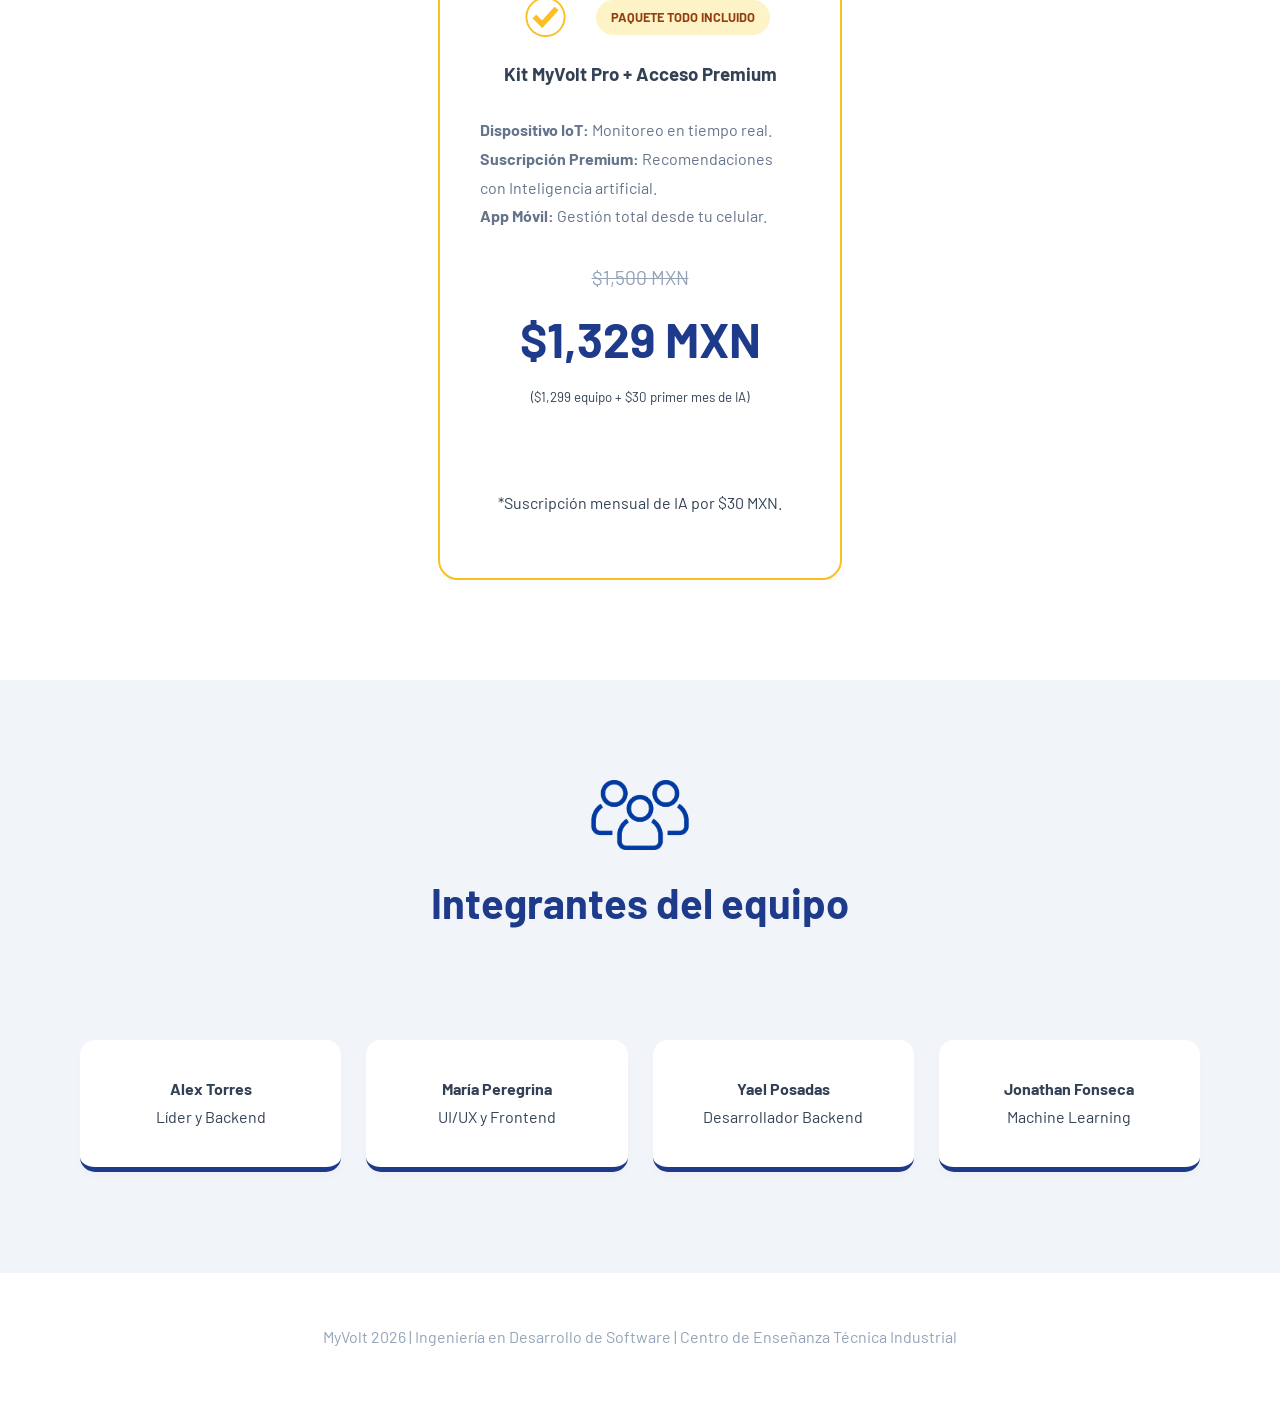
==== commit a05d1181: "creación de index redirigible" ====
--- a/index.html
+++ b/index.html
@@ -1,278 +1,15 @@
-<!DOCTYPE html>
-<html lang="es">
-<head>
-    <meta charset="UTF-8">
-    <meta name="viewport" content="width=device-width, initial-scale=1.0">
-    <title>MyVolt - Monitoreo de dispositivos basado en IA</title>
-    
-    <link rel="icon" type="image/png" href="logo.png">
-    
-    <link href="https://fonts.googleapis.com/css2?family=Barlow:wght@400;600;700&display=swap" rel="stylesheet">
-    <link rel="stylesheet" href="style.css">
-</head>
-<body>
-    
-<header>
-        <nav class="nav-centered">
-            <a href="index.html#inicio" class="logo-container" style="text-decoration: none;">
-                <img src="logo.png" alt="MyVolt" class="logo-nav">
-                <span class="logo-text">MyVolt</span>
-            </a>
-            
-            <div class="menu-toggle" id="mobile-menu">
-                <span class="bar"></span>
-                <span class="bar"></span>
-                <span class="bar"></span>
-            </div>
-
-            <ul id="nav-list">
-                <li><a href="index.html#inicio">Inicio</a></li>
-                <li><a href="index.html#proyecto">Proyecto</a></li>
-                <li><a href="index.html#tecnologia">Tecnología</a></li>
-                <li><a href="index.html#dispositivo">Dispositivo</a></li>
-                <li><a href="index.html#pagos">Costos</a></li>
-                <li><a href="index.html#equipo">Equipo</a></li>
-                <li><a href="politica-privacidad.html">Política de privacidad</a></li>
-            </ul>
-        </nav>
-    </header>
-
-    <section id="inicio" class="hero">
-        <div class="container hero-split">
-            <div class="hero-text-side">
-                <p class="tagline">La manera más fácil de monitorear el consumo de tus dispositivos.</p>
-                <h1>Monitoreo de dispositivos basado en IA</h1>
-                <p class="hero-desc">Convertimos el consumo de dispositivos eléctricos de algo confuso y técnico, a algo sencillo y fácil de comprender mediante inteligencia artificial y monitoreo en tiempo real.</p>
-                <a href="#proyecto" class="btn">Explorar Proyecto</a>
-            </div>
-            <div class="hero-visual-side">
-                <div class="visual-wrapper">
-                    <img src="logo-completo.png" alt="MyVolt Logo" class="img-big">
-                    <img src="qr-code.png" alt="QR MyVolt" class="img-big">
-                </div>
-                <p class="qr-hint">Escanea para descargar la App</p>
-            </div>
-        </div>
-    </section>
-
-    <section id="proyecto" class="section-spaced bg-grey">
-        <div class="container">
-            <h2 class="section-title">El Problema y la Solución</h2>
-            <div class="grid">
-                <div class="card">
-                    <img src="icono-equis.png" alt="Problema" class="card-icon">
-                    <h3>Consumo Ineficiente</h3>
-                    <p>En México, el sector residencial consume el 14.4% de la energía nacional. El "consumo fantasma" representa hasta un 15% del desperdicio.</p>
-                </div>
-                <div class="card highlight">
-                    <img src="icono-check.png" alt="Solución" class="card-icon">
-                    <h3>Nuestra Propuesta</h3>
-                    <p>MyVolt utiliza IA y un dispositivo IoT para convertir tu recibo en un plan de ahorro medible, buscando reducir hasta un 20% tu gasto.</p>
-                </div>
-            </div>
-        </div>
-    </section>
-
-    <section id="tecnologia" class="bg-blue section-spaced">
-        <div class="container text-center">
-            <h2 class="section-title text-white">Arquitectura Propuesta</h2>
-            <div class="tech-grid-main">
-                <div class="tech-item">
-                    <h3>Machine Learning</h3>
-                    <p class="text-white">Implementación de Isolation Forest para anomalías y Prophet para pronóstico de consumo.</p>
-                </div>
-                <div class="tech-item">
-                    <h3>Backend y Datos</h3>
-                    <p class="text-white">Desarrollado con Java 17, FastAPI y PostgreSQL para una gestión de datos robusta.</p>
-                </div>
-            </div>
-        </div>
-    </section>
-
-    <section id="funciones" class="section-spaced bg-grey">
-        <div class="container">
-            <h2 class="section-title">Funciones del Ecosistema</h2>
-            
-            <div style="text-align: center; margin-bottom: 40px;">
-                <h3 style="color: var(--azul-oscuro); font-size: 1.8rem; margin-bottom: 10px;">Funciones Gratuitas</h3>
-                <p style="color: #64748b;">Disponibles para fomentar la conciencia sobre el consumo energético.</p>
-            </div>
-
-            <div class="grid" style="margin-bottom: 80px;">
-                <div class="card">
-                    <h3>Monitoreo en Tiempo Real</h3>
-                    <p>Visualización instantánea del consumo eléctrico del electrodoméstico conectado al MyVolt Smart Plug.</p>
-                </div>
-                <div class="card">
-                    <h3>Control Remoto</h3>
-                    <p>Capacidad de encender y apagar el dispositivo de forma remota a través del relé integrado en el hardware.</p>
-                </div>
-                <div class="card">
-                    <h3>Historial y Gráficas</h3>
-                    <p>Acceso a datos históricos y visualizaciones amigables para entender el consumo por aparato.</p>
-                </div>
-                <div class="card">
-                    <h3>Gamificación</h3>
-                    <p>Retos y recompensas personalizadas para motivar la adquisición de hábitos sostenibles.</p>
-                </div>
-            </div>
-
-            <div style="text-align: center; margin-bottom: 40px;">
-                <h3 style="color: var(--azul-oscuro); font-size: 1.8rem; margin-bottom: 10px;">Funciones Premium (IA)</h3>
-                <p style="color: #64748b;">Funcionalidades avanzadas impulsadas por nuestro módulo de Inteligencia Artificial.</p>
-            </div>
-
-            <div class="grid">
-                <div class="card highlight">
-                    <h3>Consumo Fantasma</h3>
-                    <p>Análisis inteligente para identificar el gasto de dispositivos conectados sin uso activo.</p>
-                </div>
-                <div class="card highlight">
-                    <h3>Diagnósticos Predictivos</h3>
-                    <p>Generación de reportes sobre el estado y comportamiento de tus electrodomésticos.</p>
-                </div>
-                <div class="card highlight">
-                    <h3>Mantenimiento</h3>
-                    <p>Alertas automáticas que sugieren mantenimiento preventivo antes de presentar fallas críticas.</p>
-                </div>
-                <div class="card highlight">
-                    <h3>Patrones Anómalos</h3>
-                    <p>Uso de machine learning para detectar picos de energía o comportamientos fuera de lo normal.</p>
-                </div>
-            </div>
-        </div>
-    </section>
-
-    <section id="dispositivo" class="section-spaced">
-        <div class="container">
-            <h2 class="section-title">Conoce nuestro hardware</h2>
-            <div class="product-split">
-                
-                <div class="product-gallery">
-                    <div class="slides" id="slider-track">
-                        <div class="slide"><img src="Iot_frente.png" alt="Vista frontal MyVolt"></div>
-                        <div class="slide"><img src="Iot_lado.png" alt="Vista lateral MyVolt"></div>
-                        <div class="slide"><img src="Iot_atras.png" alt="Vista trasera MyVolt"></div>
-                        <div class="slide"><img src="Iot_conectado.png" alt="MyVolt conectado"></div>
-
-                    </div>
-                    <button class="slider-btn prev-btn" id="prev-slide">❮</button>
-                    <button class="slider-btn next-btn" id="next-slide">❯</button>
-                </div>
-                
-                <div class="product-info">
-                    <h3 style="font-size: 2rem; color: var(--azul-oscuro);">MyVolt Smart Plug</h3>
-                    <p class="product-price">$1,299 MXN</p>
-                    <p>Conecta este dispositivo entre tu electrodoméstico y la toma de corriente. Extrae métricas precisas y se comunica vía Wi-Fi con tu aplicación móvil para un monitoreo en tiempo real sin complicaciones.</p>
-                    
-                    <h4 style="margin-top: 30px; font-size: 1.2rem; color: var(--azul-oscuro);">Electrodomésticos compatibles:</h4>
-                    <ul class="device-list">
-                        <li>TV LED</li>
-                        <li>Microondas</li>
-                        <li>Refrigerador</li>
-                        <li>Cafetera</li>
-                        <li>Ventilador de Pedestal</li>
-                        <li>Calefactor Portátil</li>
-                        <li>Computadora (Escritorio)</li>
-                        <li>Consola de Videojuegos</li>
-                        <li>Laptop</li>
-                        <li>Licuadora</li>
-                        <li>Plancha de Ropa</li>
-                        <li>Secadora de Pelo</li>
-                        <li>Tostador de Pan</li>
-                    </ul>
-                </div>
-            </div>
-        </div>
-    </section>
-
-    <section id="pagos" class="section-spaced">
-        <div class="container flex-center">
-            <h2 class="section-title">Comienza tu Ahorro Inteligente</h2>
-            <div class="card highlight bundle-card">
-                <div class="bundle-header">
-                    <img src="icono-check.png" alt="Check" class="card-icon-small">
-                    <p class="tagline-yellow">Paquete Todo Incluido</p>
-                </div>
-                <h3>Kit MyVolt Pro + Acceso Premium</h3>
-                
-                <div class="bundle-list">
-                    <p><strong>Dispositivo IoT:</strong> Monitoreo en tiempo real.</p>
-                    <p><strong>Suscripción Premium:</strong> Recomendaciones con Inteligencia artificial.</p>
-                    <p><strong>App Móvil:</strong> Gestión total desde tu celular.</p>
-                </div>
-
-                <div class="price-box">
-                    <span class="old-price">$1,500 MXN</span>
-                    <p class="new-price">$1,329 MXN</p>
-                    <small>($1,299 equipo + $30 primer mes de IA)</small>
-                </div>
-                
-                <div id="wallet_container"></div>
-                <p class="disclaimer">*Suscripción mensual de IA por $30 MXN.</p>
-            </div>
-        </div>
-    </section>
-
-    <section id="equipo" class="section-spaced bg-grey">
-        <div class="container team-container">
-            <div class="team-header">
-                <img src="icono-equipo.png" alt="Equipo" class="team-main-icon">
-                <h2 class="section-title">Integrantes del equipo</h2>
-            </div>
-            <div class="team-grid">
-                <div class="member"><strong>Alex Torres</strong><br>Líder y Backend</div>
-                <div class="member"><strong>María Peregrina</strong><br>UI/UX y Frontend</div>
-                <div class="member"><strong>Yael Posadas</strong><br>Desarrollador Backend</div>
-                <div class="member"><strong>Jonathan Fonseca</strong><br>Machine Learning</div>
-            </div>
-        </div>
-    </section>
-
-    <footer>
-        <p>MyVolt 2026 | Ingeniería en Desarrollo de Software | Centro de Enseñanza Técnica Industrial</p>
-    </footer>
-
-    <script>
-        /* menu de navegacion */
-        const mobileMenu = document.getElementById('mobile-menu');
-        const navList = document.getElementById('nav-list');
-        
-        const navLinks = navList.querySelectorAll('a');
-
-        mobileMenu.addEventListener('click', () => {
-            navList.classList.toggle('active');
-        });
-
-        navLinks.forEach(link => {
-            link.addEventListener('click', () => {
-                navList.classList.remove('active');
-            });
-        });
-
-        /* carrusel del iot */
-        const track = document.getElementById('slider-track');
-        const btnPrev = document.getElementById('prev-slide');
-        const btnNext = document.getElementById('next-slide');
-        
-        let currentSlide = 0;
-        const totalSlides = 4;
-
-        btnNext.addEventListener('click', () => {
-            currentSlide++;
-            if(currentSlide >= totalSlides) {
-                currentSlide = 0;
-            }
-            track.style.transform = `translateX(-${currentSlide * 100}%)`;
-        });
-
-        btnPrev.addEventListener('click', () => {
-            currentSlide--;
-            if(currentSlide < 0) {
-                currentSlide = totalSlides - 1;
-            }
-            track.style.transform = `translateX(-${currentSlide * 100}%)`;
-        });
-    </script>
-</body>
-</html>
+<!DOCTYPE html>
+<html lang="es">
+<head>
+    <meta charset="UTF-8">
+    <title>Redirigiendo a MyVolt...</title>
+    <!-- Redirección automática instantánea -->
+    <meta http-equiv="refresh" content="0; url=html/inicio.html">
+</head>
+<body>
+    <!-- Respaldo en JavaScript por si el navegador bloquea la etiqueta meta -->
+    <script>
+        window.location.replace("html/inicio.html");
+    </script>
+</body>
+</html>
